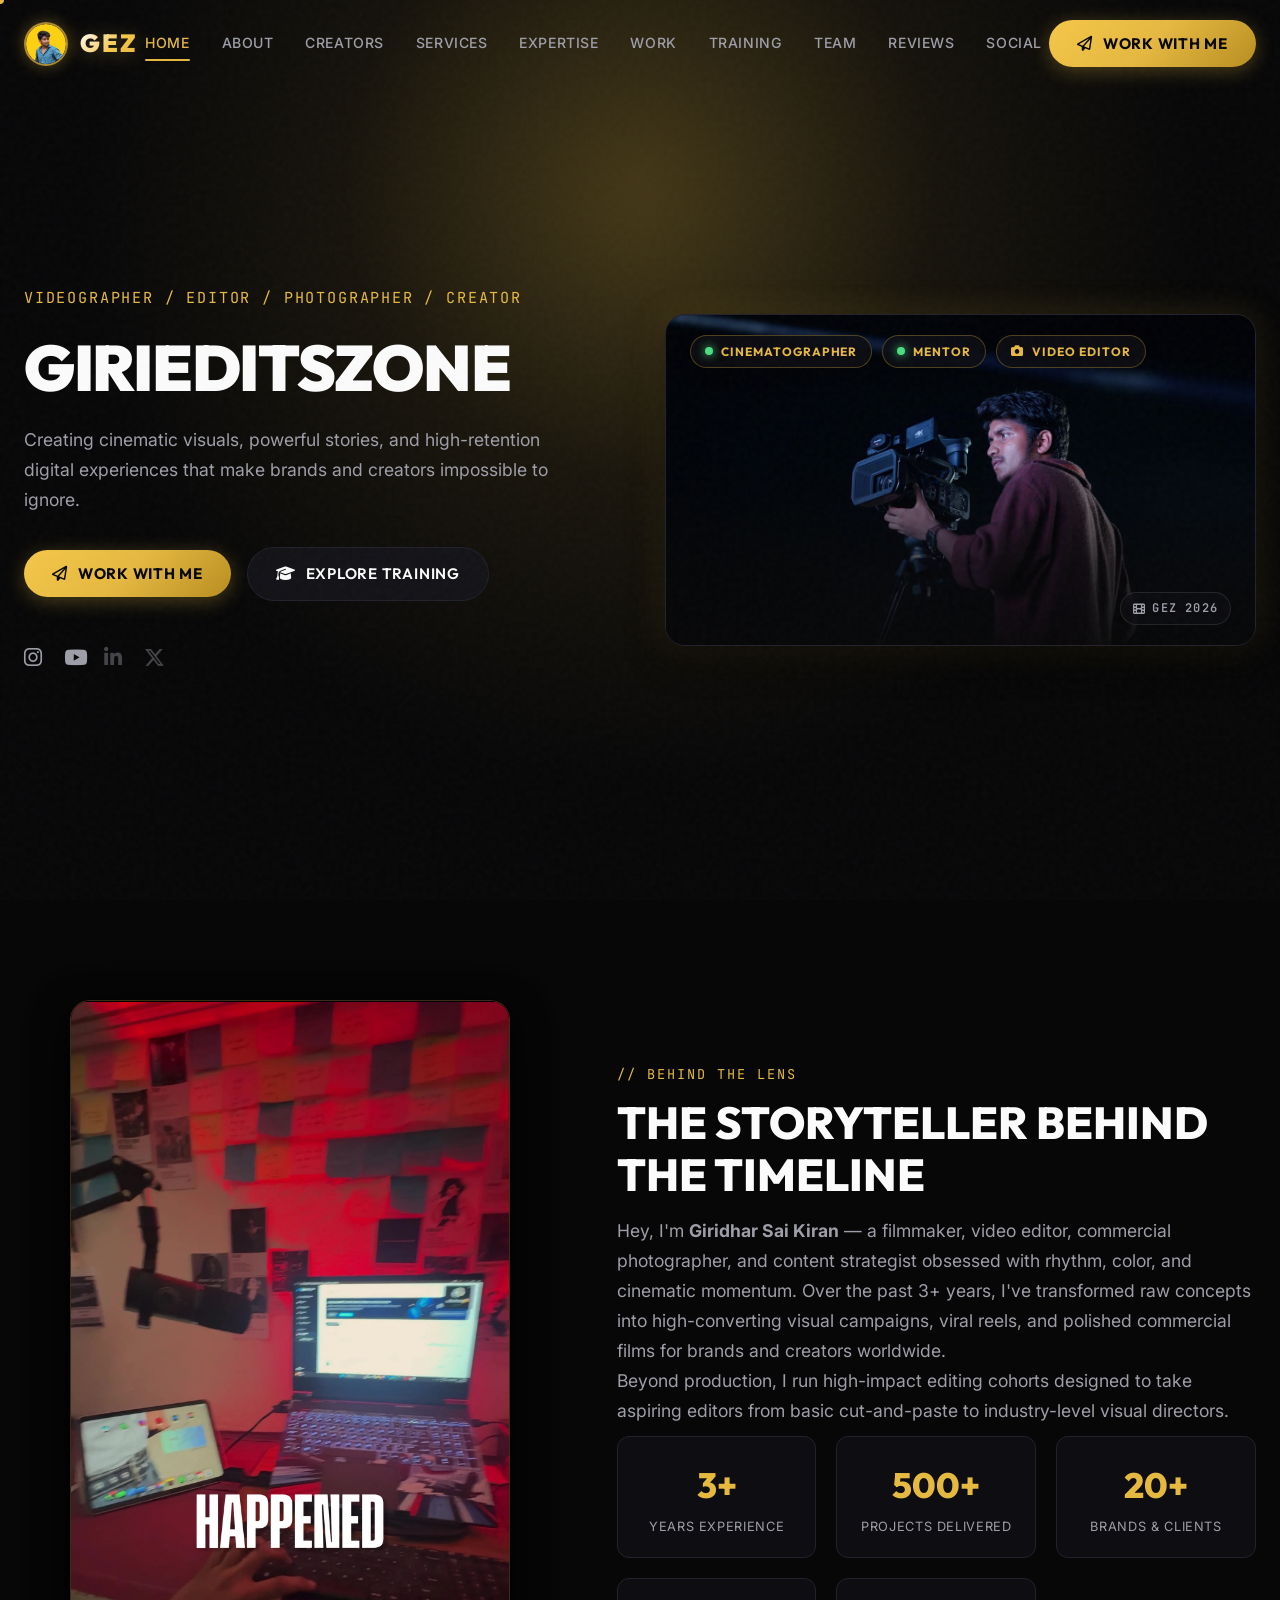
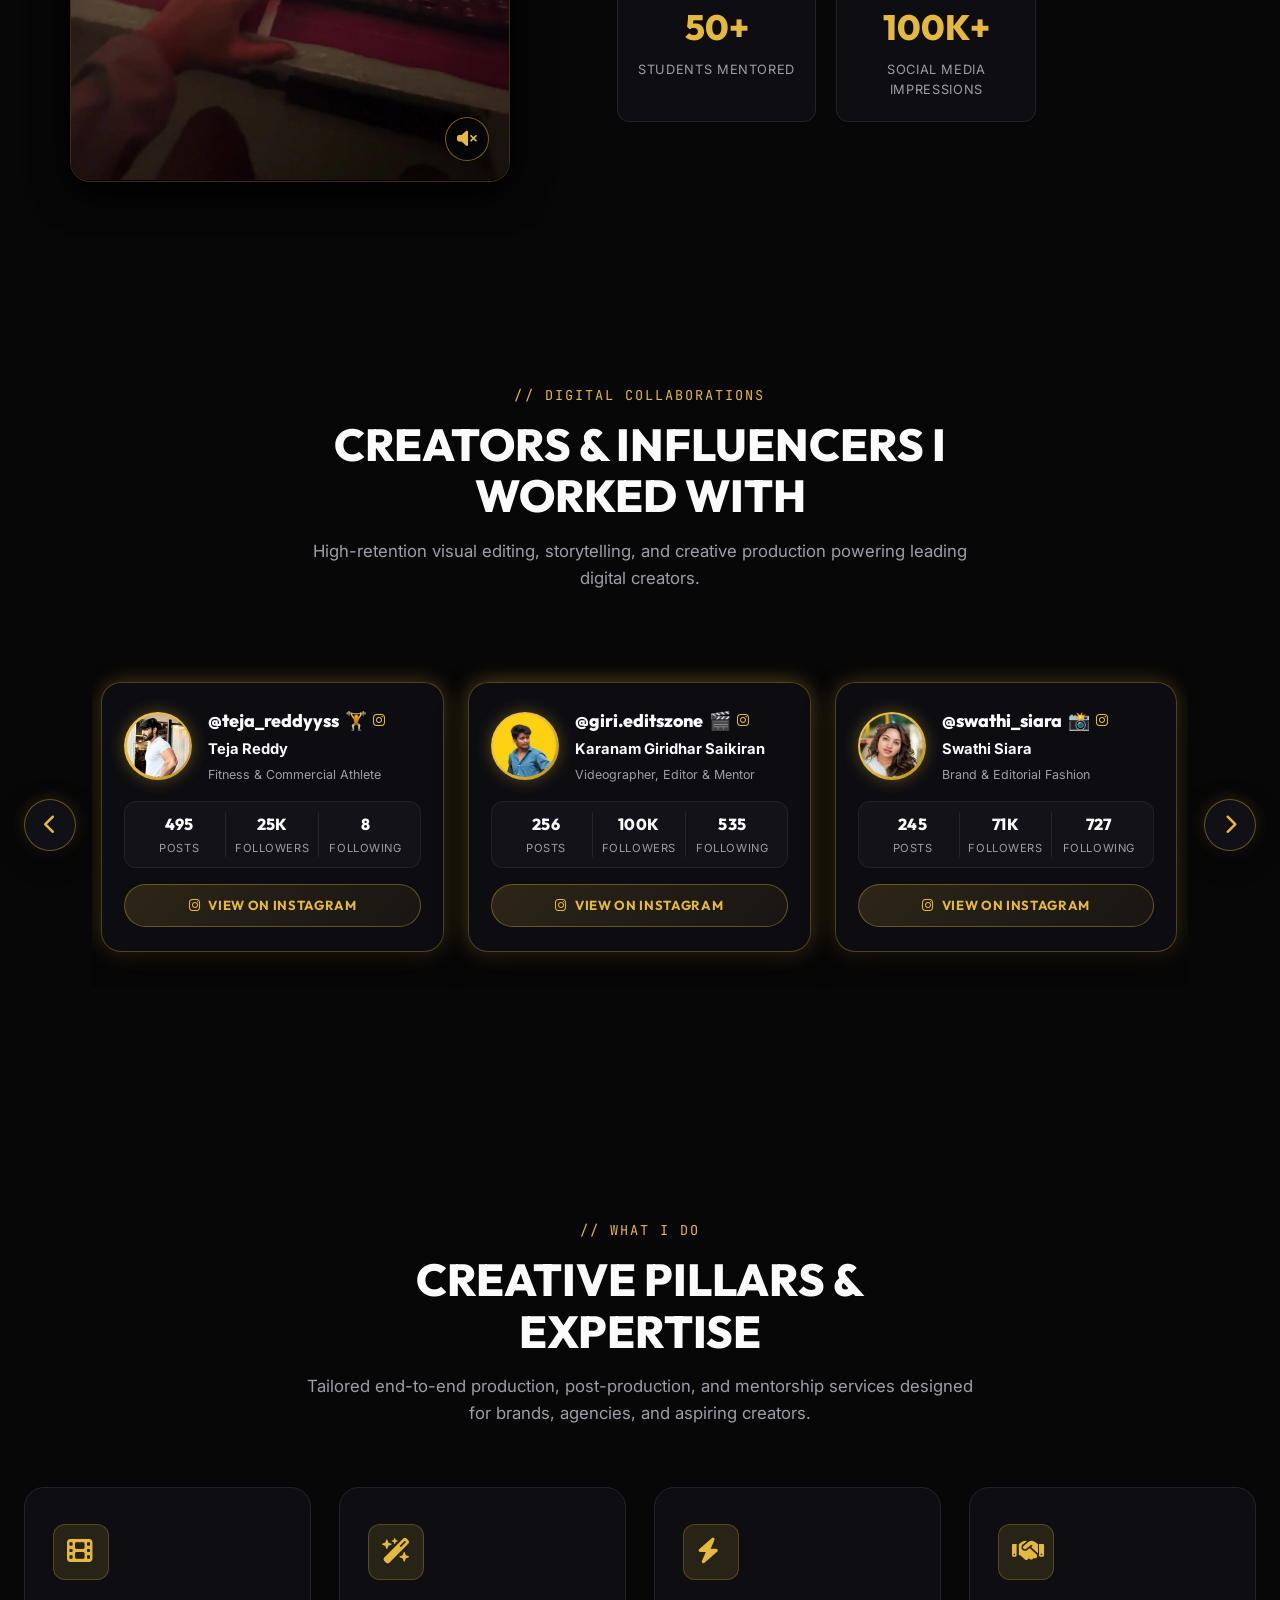
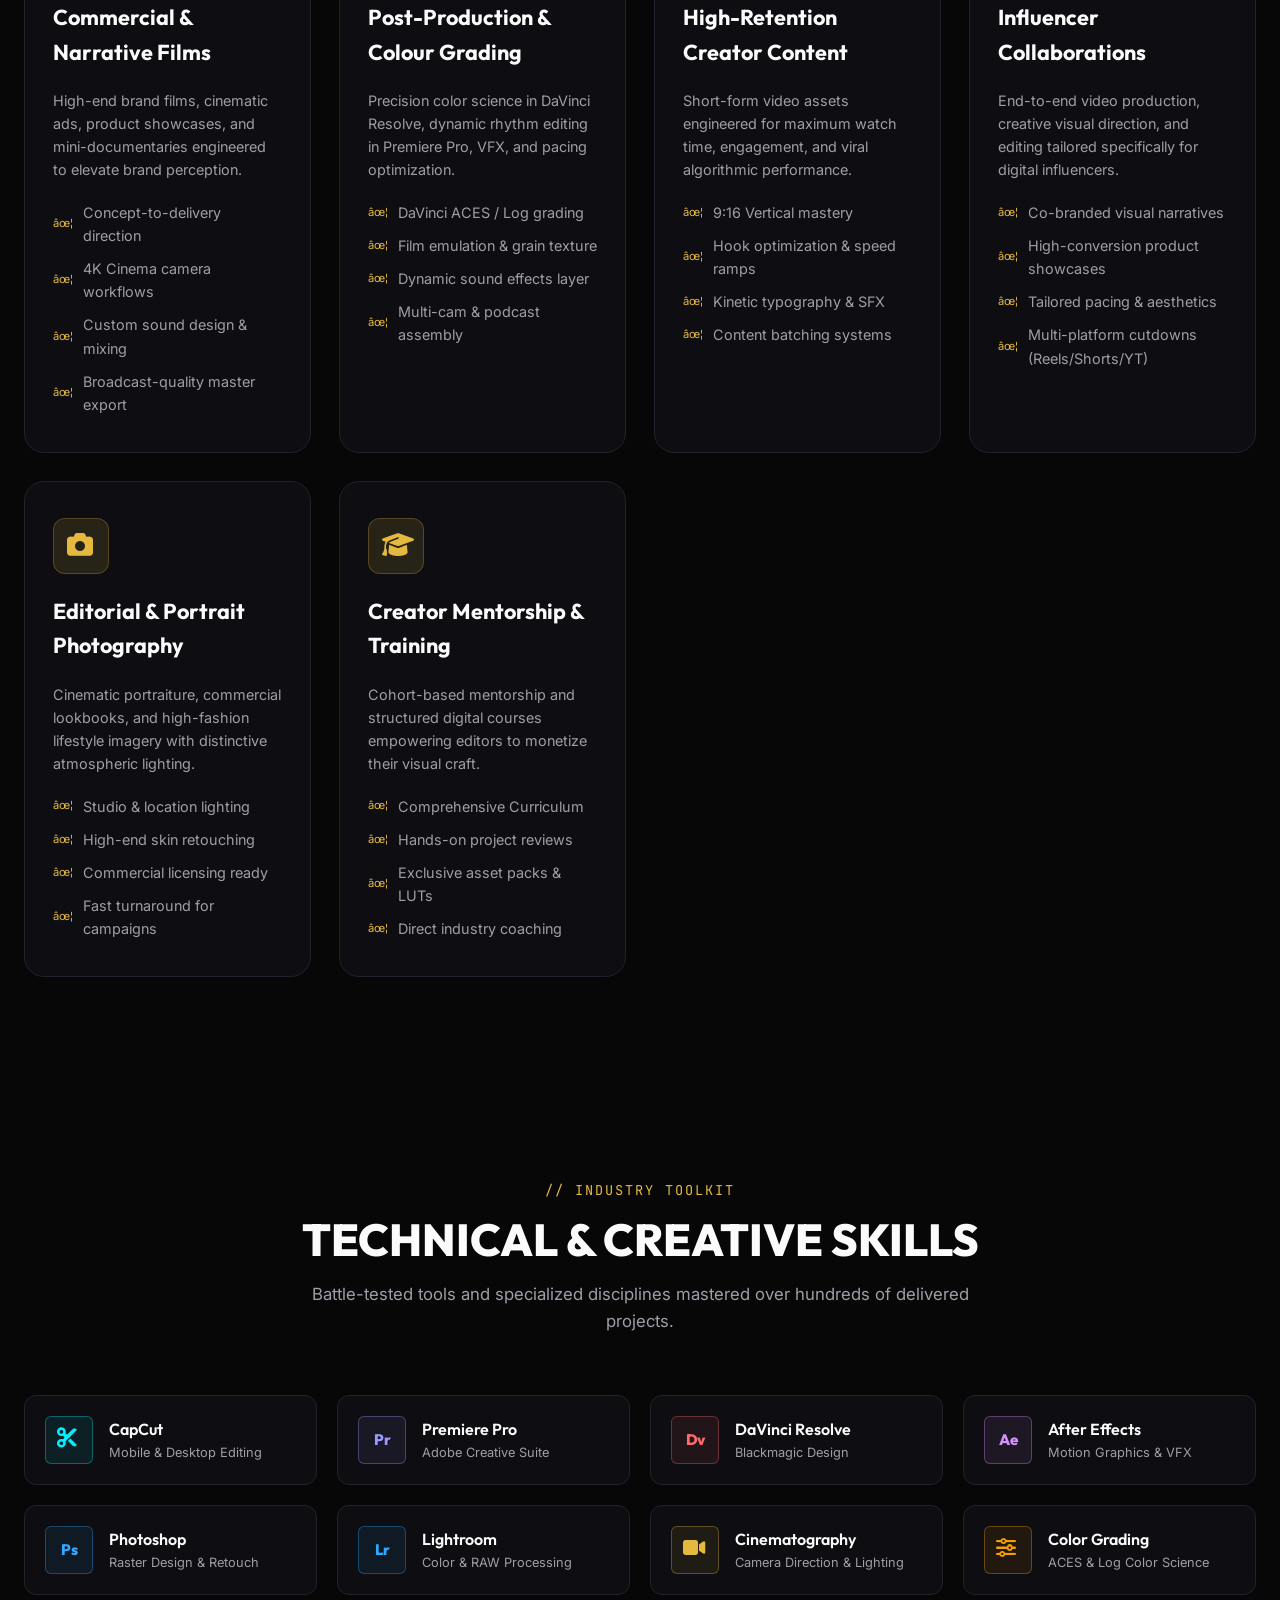
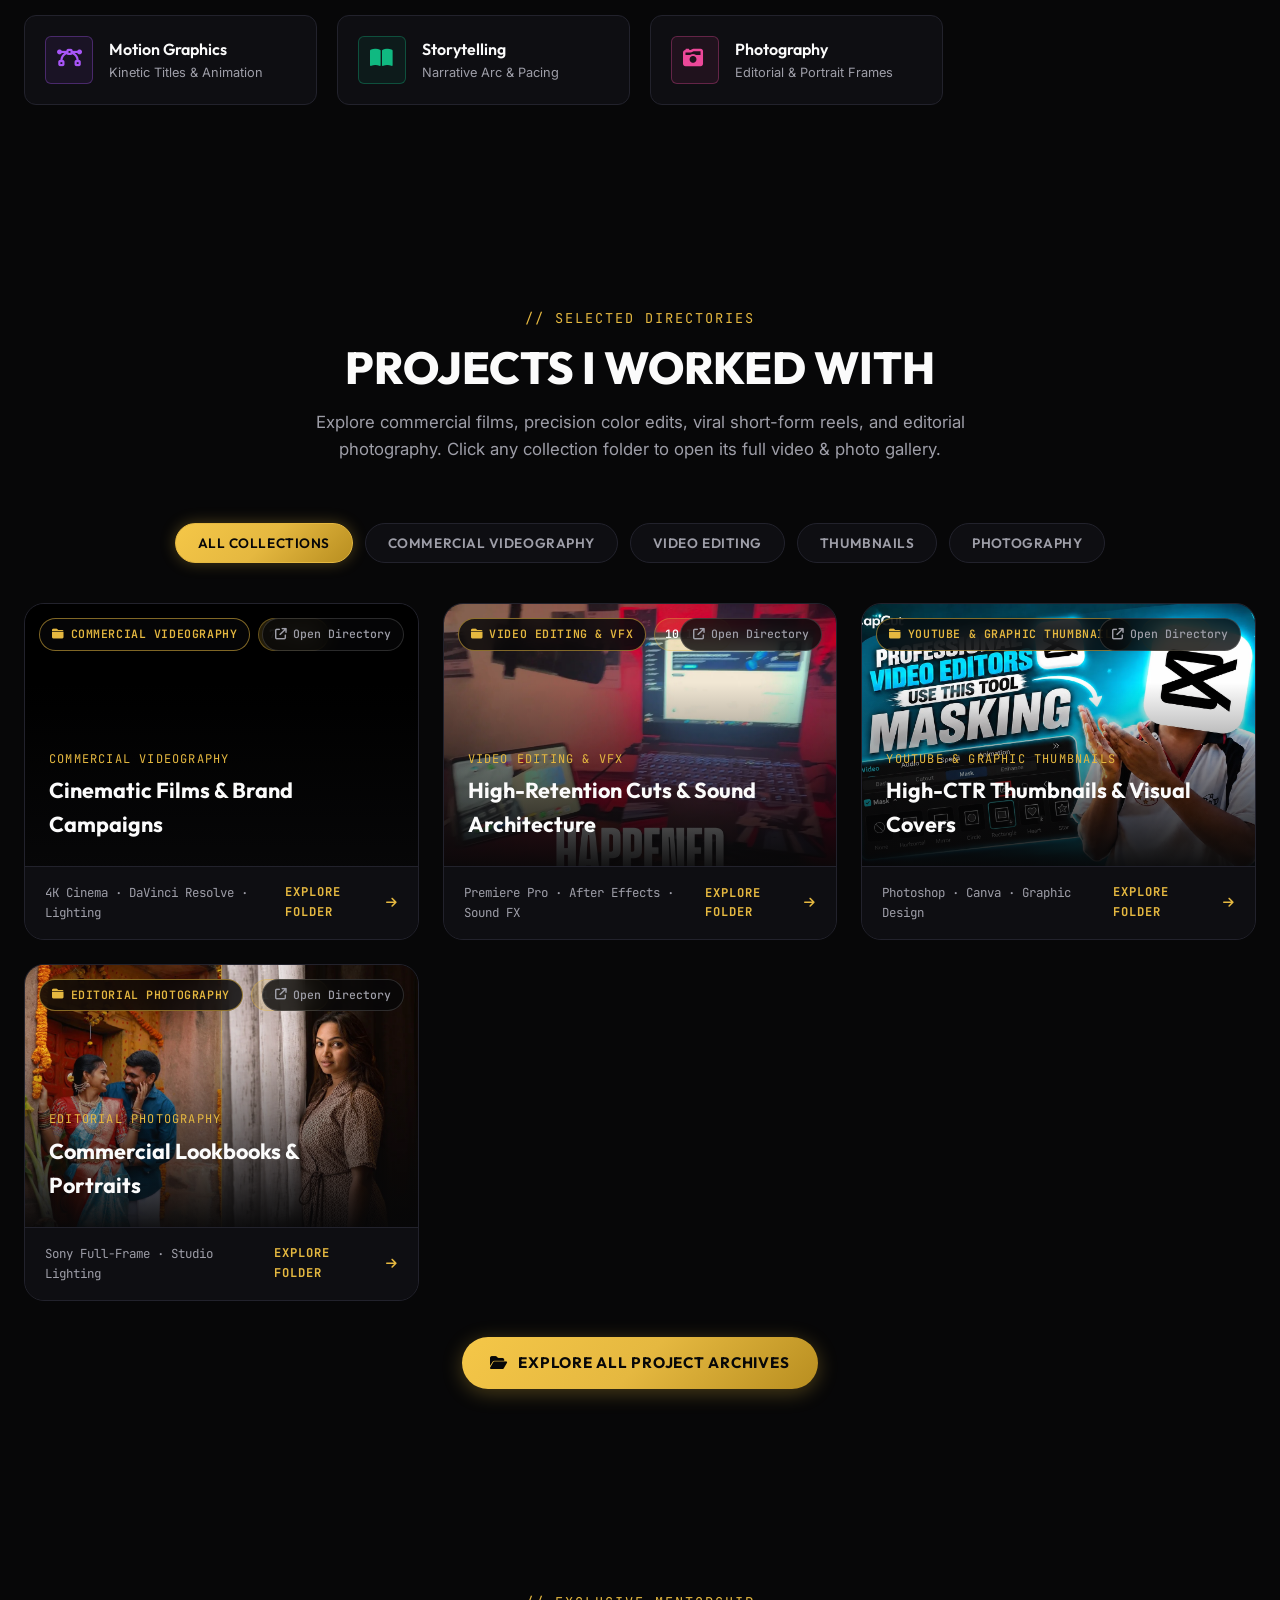
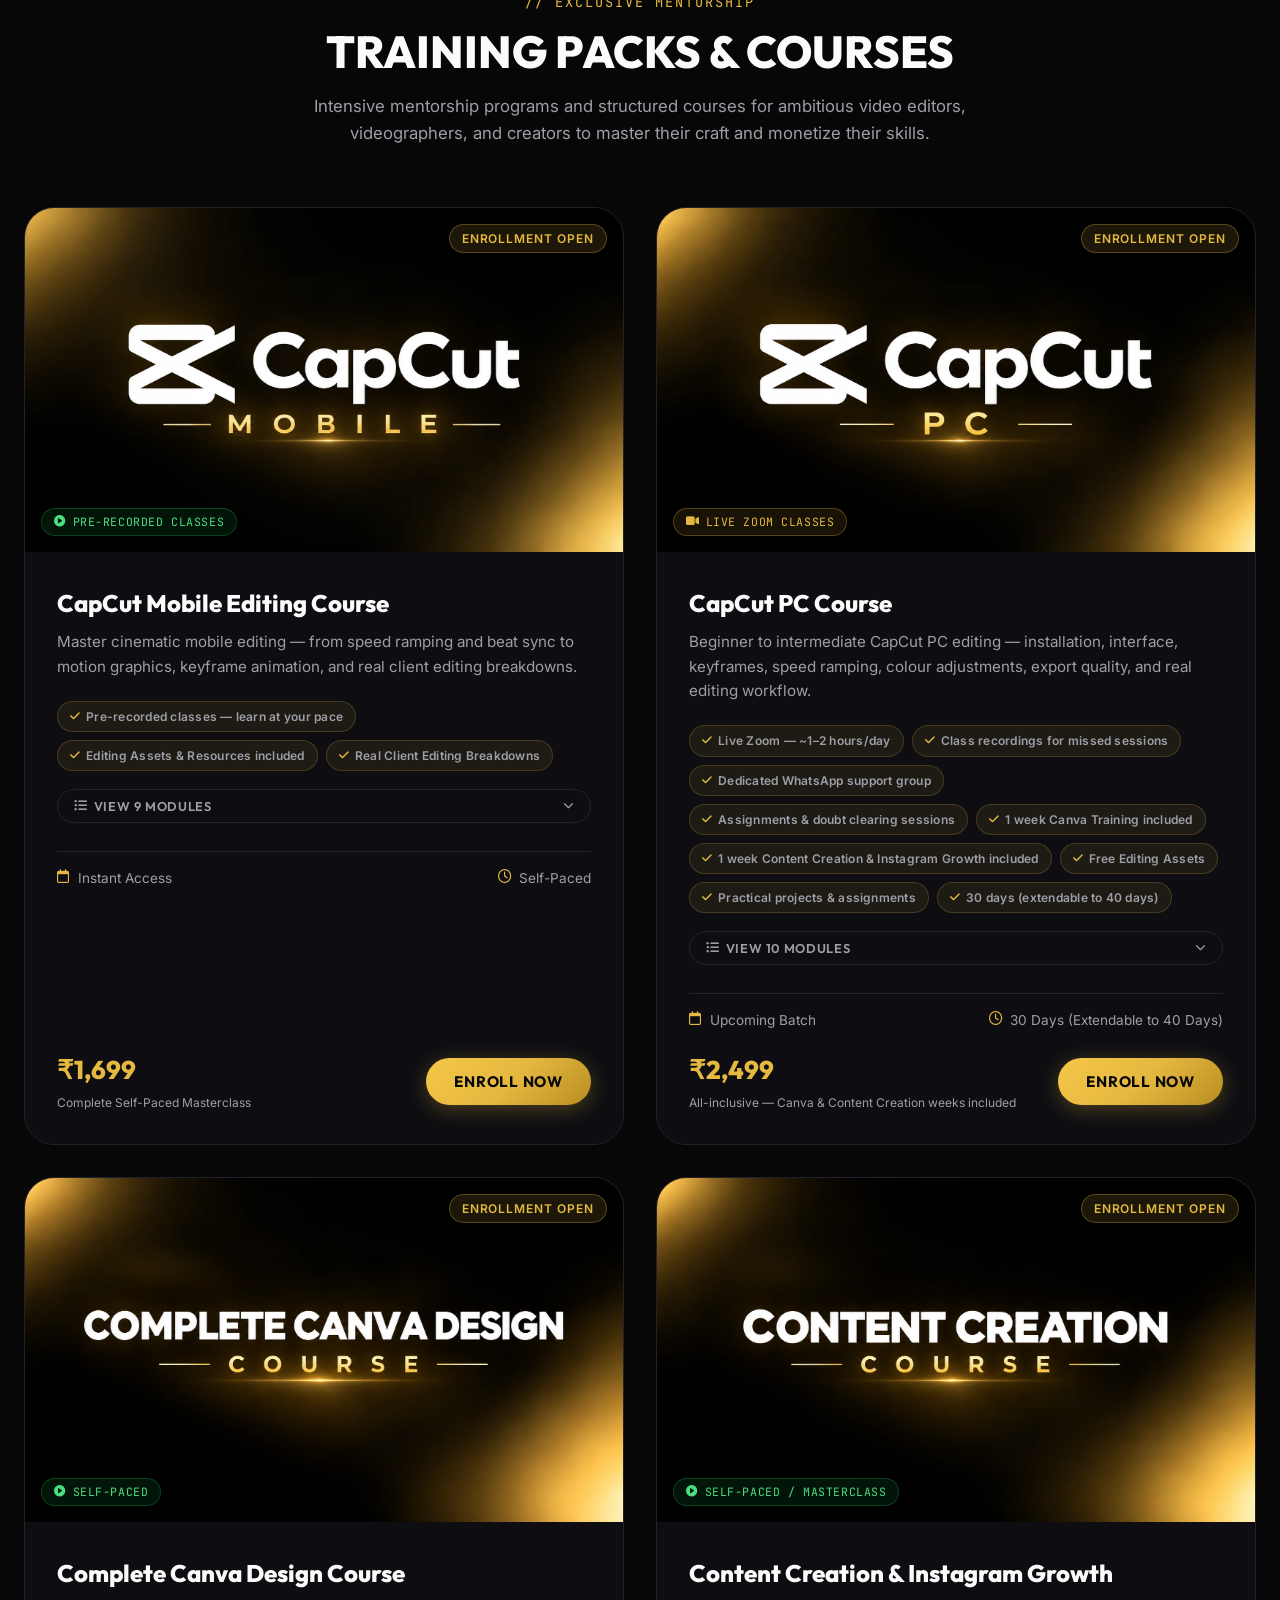
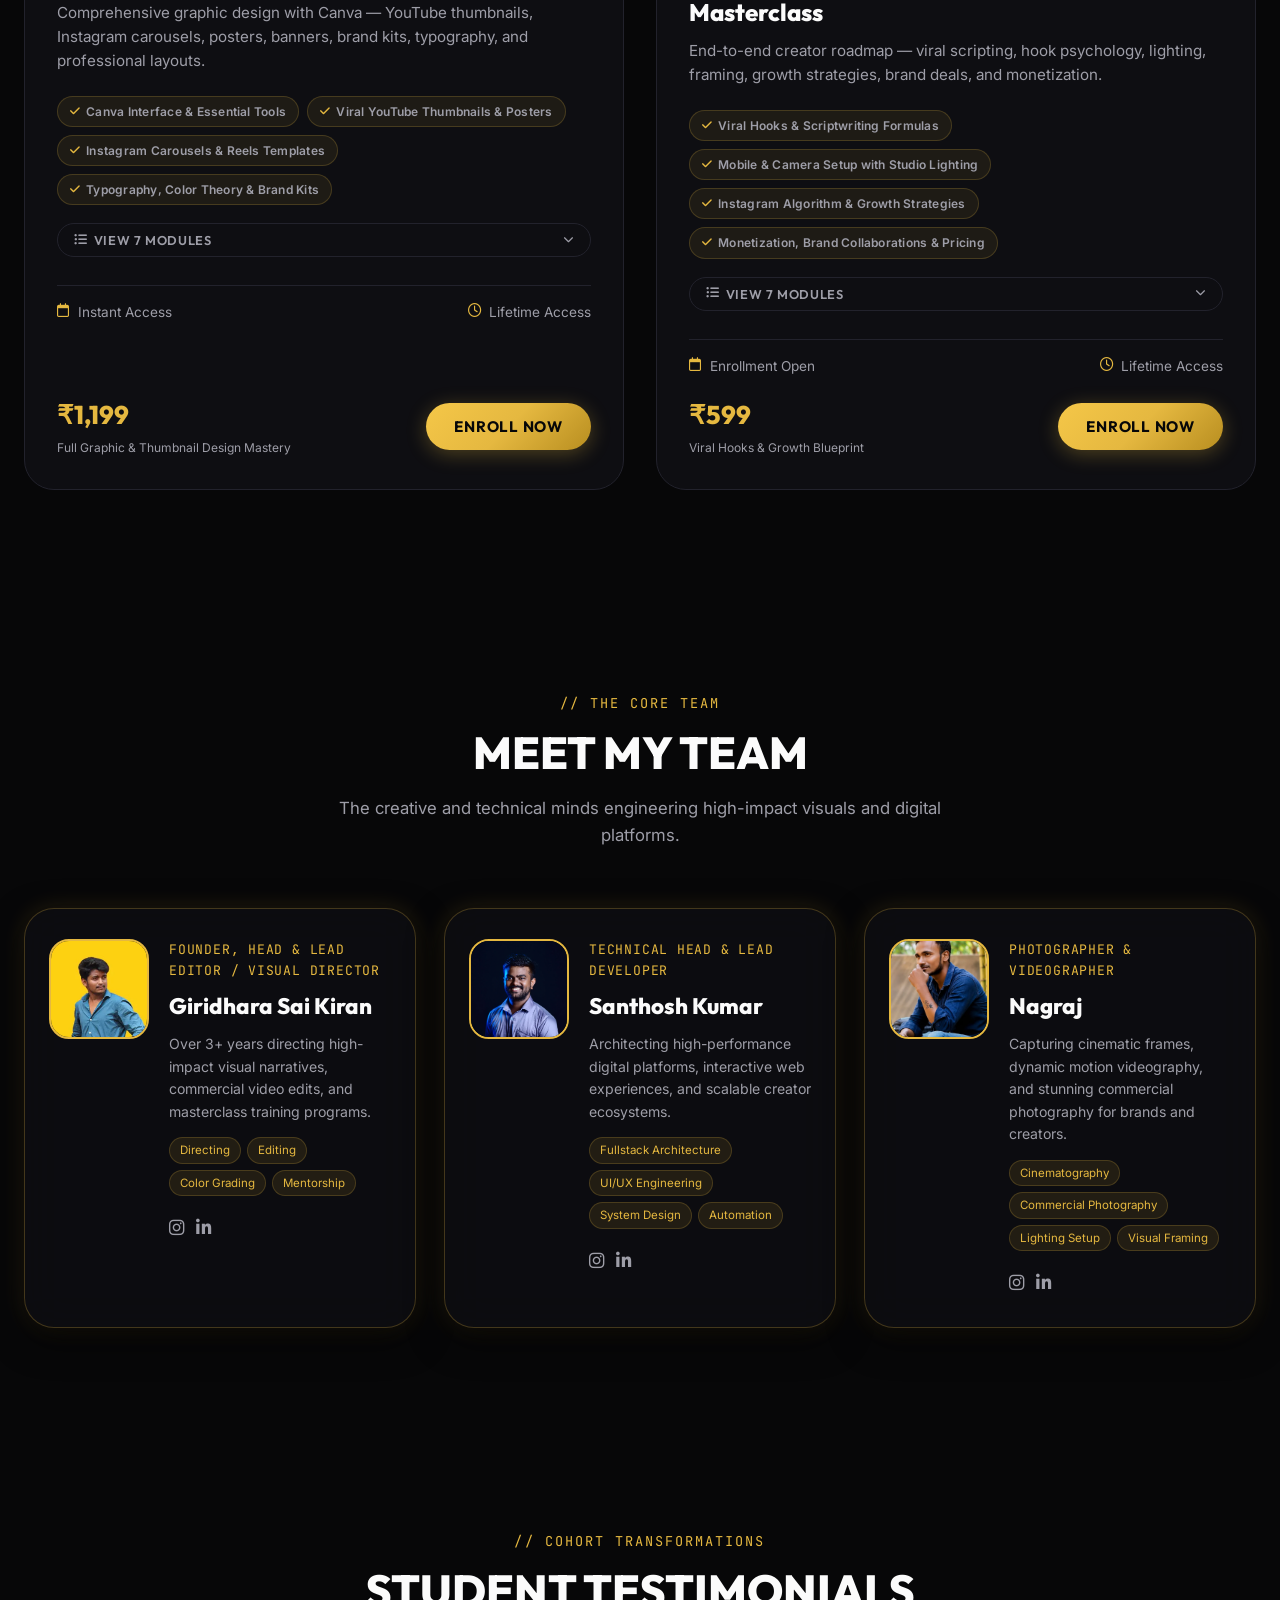
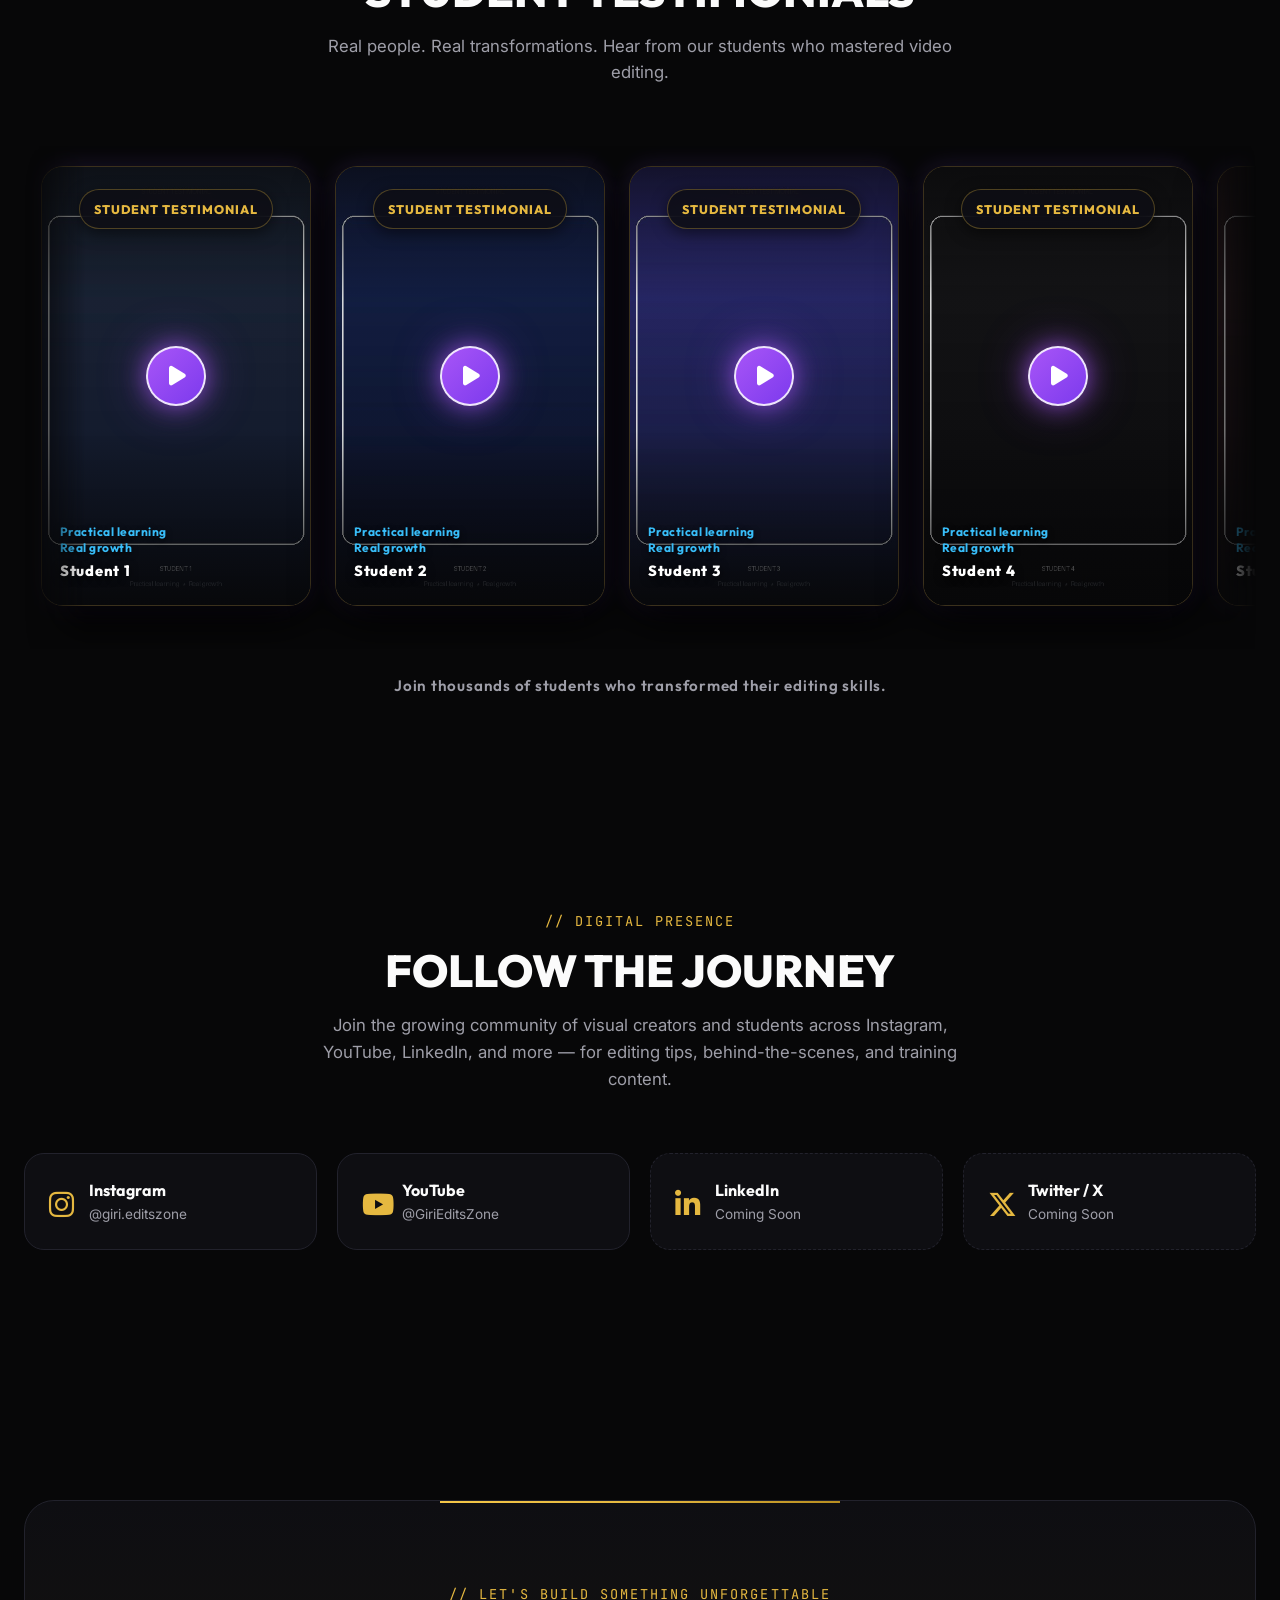
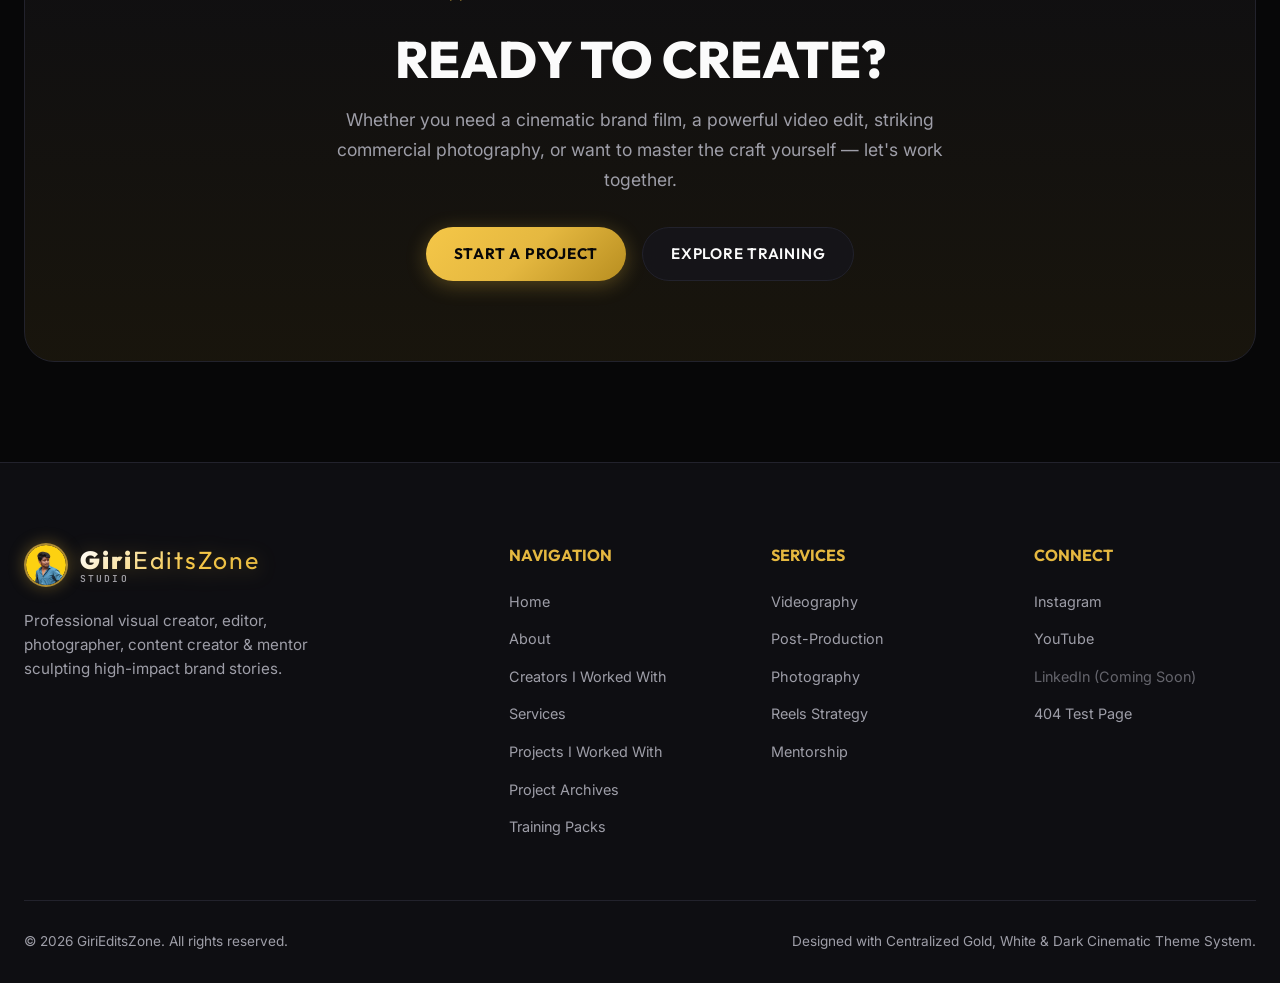
==== index.html @ f9078305 "Optimize media (WebP, compressed videos), fix 404s, and enhance SEO" ====
<!DOCTYPE html>
<html lang="en">

<head>
    <meta charset="UTF-8" />
    <meta name="viewport" content="width=device-width, initial-scale=1.0" />
    <title>GiriEditsZone | Giridhar Sai Kiran (Giri Edits) — Official Portfolio & Video Editor</title>

    <!-- SEO & Search Engine Optimization -->
    <link rel="canonical" href="https://girieditszone.web.app/" />
    <meta name="robots" content="index, follow, max-image-preview:large, max-snippet:-1, max-video-preview:-1" />
    <meta name="googlebot" content="index, follow, max-image-preview:large, max-snippet:-1, max-video-preview:-1" />
    <meta name="description"
        content="Official portfolio of Giridhar Sai Kiran (GiriEditsZone / Giri Edits) — Professional Filmmaker, Video Editor, Commercial Photographer, and Content Creator. Explore commercial projects, color grading, and creative training." />
    <meta name="keywords"
        content="girieditszone, giriedits, giridhar sai kiran, giri edits zone, giri edits, giri, karanam giridhar saikiran, giriedits zone, giridhar saikiran, video editor, cinematographer, commercial videographer, freelance video editor, telugu video editor, da vinci resolve, capcut editor, content creator" />
    <meta name="author" content="Giridhar Sai Kiran (GiriEditsZone)" />

    <!-- Open Graph / Facebook -->
    <meta property="og:type" content="website" />
    <meta property="og:site_name" content="GiriEditsZone | Giridhar Sai Kiran" />
    <meta property="og:url" content="https://girieditszone.web.app/" />
    <meta property="og:title" content="GiriEditsZone | Giridhar Sai Kiran (Giri Edits) — Official Portfolio" />
    <meta property="og:description"
        content="Official portfolio of Giridhar Sai Kiran (GiriEditsZone / Giri Edits) — Filmmaker, Video Editor, Photographer & Creator." />
    <meta property="og:image" content="https://girieditszone.web.app/assets/pic.webp" />

    <!-- Twitter / X -->
    <meta name="twitter:card" content="summary_large_image" />
    <meta name="twitter:url" content="https://girieditszone.web.app/" />
    <meta name="twitter:title" content="GiriEditsZone — Videographer, Editor & Creator" />
    <meta name="twitter:description"
        content="Official portfolio of GiriEditsZone (Giridhar Sai Kiran / Giri) — Filmmaker, Video Editor, Photographer & Creator." />
    <meta name="twitter:image" content="https://girieditszone.web.app/assets/pic.webp" />

    <!-- Fonts: Outfit (Headings), Inter (Body), JetBrains Mono (Technical) -->
    <link rel="preconnect" href="https://fonts.googleapis.com">
    <link rel="preconnect" href="https://fonts.gstatic.com" crossorigin>
    <link
        href="https://fonts.googleapis.com/css2?family=Inter:wght@300;400;500;600;700&family=JetBrains+Mono:wght@400;500;700&family=Outfit:wght@400;600;700;800;900&display=swap"
        rel="stylesheet">

    <!-- Font Awesome 6 Icons for Social Brands & Software Logos -->
    <link rel="stylesheet" href="https://cdnjs.cloudflare.com/ajax/libs/font-awesome/6.5.1/css/all.min.css"
        crossorigin="anonymous" referrerpolicy="no-referrer" />

    <!-- Stylesheets -->
    <link rel="icon" type="image/webp" href="assets/pic.webp" />
    <link rel="apple-touch-icon" href="assets/pic.webp" />
    <link rel="stylesheet" href="css/theme.css?v=2.3" />
    <link rel="stylesheet" href="css/style.css?v=2.4" />

    <!-- CRITICAL INLINE CSS: Guaranteed visibility and smooth carousel for Creators section -->
    <style id="creators-critical-css">
        #creators {
            position: relative;
            z-index: 10;
        }
        #creators .creators-carousel-wrap {
            position: relative;
            max-width: 1360px;
            margin: 0 auto;
            padding: 10px 0 30px 0;
            display: flex;
            align-items: center;
            gap: 16px;
        }
        #creators .creators-track-viewport {
            overflow: hidden;
            width: 100%;
            flex: 1;
            padding: 20px 10px 35px 10px;
        }
        #creators .creators-track {
            display: flex;
            gap: 24px;
            transition: transform 0.6s cubic-bezier(0.16, 1, 0.3, 1);
        }
        #creators .creator-card {
            flex: 0 0 calc((100% - 48px) / 3);
            min-width: calc((100% - 48px) / 3);
            background: rgba(14, 14, 18, 0.95);
            backdrop-filter: blur(20px);
            -webkit-backdrop-filter: blur(20px);
            border: 1px solid rgba(229, 184, 64, 0.3);
            border-radius: var(--radius-lg, 20px);
            padding: 24px 22px;
            position: relative;
            opacity: 1 !important;
            visibility: visible !important;
            transform: none !important;
            display: flex !important;
            flex-direction: column;
            gap: 16px;
            box-shadow: 0 16px 35px -8px rgba(0, 0, 0, 0.8), 0 0 25px -4px var(--card-glow, rgba(229, 184, 64, 0.35));
        }
        @media (max-width: 1024px) {
            #creators .creator-card {
                flex: 0 0 calc((100% - 24px) / 2);
                min-width: calc((100% - 24px) / 2);
            }
        }
        @media (max-width: 768px) {
            #creators .creator-card {
                flex: 0 0 100%;
                min-width: 100%;
            }
            .navbar .nav-cta-wrap .btn-primary,
            .navbar .btn-primary {
                display: none !important;
            }
        }
    </style>

    <!-- Structured Data (Schema.org JSON-LD for Google Knowledge Graph & Rich Results) -->
    <script type="application/ld+json">
    {
      "@context": "https://schema.org",
      "@graph": [
        {
          "@type": "WebSite",
          "@id": "https://girieditszone.web.app/#website",
          "url": "https://girieditszone.web.app/",
          "name": "GiriEditsZone",
          "alternateName": [
            "Giri Edits Zone",
            "GiriEdits",
            "girieditszone",
            "Giri Edits",
            "Giri Portfolio",
            "girieditszone.web.app"
          ],
          "description": "Official portfolio of GiriEditsZone (Giridhar Sai Kiran) — Videographer, Editor, Photographer & Creator.",
          "inLanguage": "en",
          "publisher": {
            "@id": "https://girieditszone.web.app/#person"
          }
        },
        {
          "@type": "Person",
          "@id": "https://girieditszone.web.app/#person",
          "name": "Giridhar Sai Kiran",
          "additionalName": "Giri",
          "alternateName": [
            "GiriEditsZone",
            "Giri Edits Zone",
            "Karanam Giridhar Saikiran",
            "giri.editszone",
            "Giri Edits"
          ],
          "jobTitle": "Filmmaker, Video Editor, Commercial Photographer & Content Creator",
          "url": "https://girieditszone.web.app/",
          "image": "https://girieditszone.web.app/assets/pic.webp",
          "sameAs": [
            "https://www.youtube.com/@GiriEditsZone",
            "https://www.instagram.com/giri.editszone/"
          ],
          "knowsAbout": [
            "Video Editing",
            "DaVinci Resolve",
            "CapCut",
            "Cinematography",
            "Color Grading",
            "Content Creation",
            "Commercial Photography",
            "Mobile Videography"
          ]
        },
        {
          "@type": "ProfilePage",
          "@id": "https://girieditszone.web.app/#profilepage",
          "url": "https://girieditszone.web.app/",
          "name": "GiriEditsZone Official Portfolio",
          "isPartOf": {
            "@id": "https://girieditszone.web.app/#website"
          },
          "mainEntity": {
            "@id": "https://girieditszone.web.app/#person"
          }
        }
      ]
    }
    </script>
</head>

<body>

    <!-- Film Grain Overlay -->
    <div class="film-grain"></div>

    <!-- Custom Cursor -->
    <div id="cursor-dot" class="custom-cursor-dot"></div>
    <div id="cursor-ring" class="custom-cursor-ring"></div>

    <!-- Preloader (Plays 6-second continuous animation on reload or first visit, skipped on redirect) -->
    <script>
        (function () {
            var isReload = false;
            try {
                var navEntries = (window.performance && performance.getEntriesByType) ? performance.getEntriesByType('navigation') : [];
                if (navEntries.length > 0 && navEntries[0].type === 'reload') {
                    isReload = true;
                } else if (window.performance && performance.navigation && performance.navigation.type === 1) {
                    isReload = true;
                }
            } catch (e) {
                isReload = false;
            }

            if (window.location.hash) {
                // When navigating directly to an anchor like #creators, skip preloader so section shows immediately
                document.documentElement.classList.add('no-preloader');
                sessionStorage.setItem('gez_intro_played', 'true');
            } else if (isReload) {
                // Whenever website is reloaded, ensure intro animation appears
                sessionStorage.removeItem('gez_intro_played');
                document.documentElement.classList.remove('no-preloader');
            } else if (sessionStorage.getItem('gez_intro_played') === 'true') {
                // When redirecting/navigating back, skip preloader immediately
                document.documentElement.classList.add('no-preloader');
            }
        })();
    </script>
    <div id="preloader">
        <div class="preloader-brand text-gold-gradient">GEZ</div>
        <div class="preloader-progress">
            <div id="preloader-bar" class="preloader-bar"></div>
        </div>
        <div id="preloader-counter" class="preloader-counter">0%</div>
        <div id="preloader-subtitle" class="preloader-subtitle">INITIALIZING CINEMATIC ENGINE...</div>
    </div>

    <!-- Global Ambient Background & Lighting Animations -->
    <div class="global-bg-backdrop"></div>
    <div class="global-bg-overlay"></div>
    <div class="ambient-glow-orb ambient-orb-1"></div>
    <div class="ambient-glow-orb ambient-orb-2"></div>
    <div class="ambient-glow-orb ambient-orb-3"></div>

    <!-- STICKY HEADER & NAVBAR -->
    <header class="navbar">
        <div class="container nav-container">
            <!-- BRAND LOGO & EMBLEM -->
            <a href="#home" class="brand-logo" aria-label="GEZ Homepage">
                <div class="logo-symbol-wrap">
                    <img src="assets/pic.webp" alt="GiriEditsZone Logo" class="logo-symbol-img" />
                </div>
                <div class="logo-text-wrap">
                    <span class="logo-brand-name">GEZ</span>

                </div>
            </a>

            <nav class="nav-links" aria-label="Primary Navigation">
                <a href="#home">HOME</a>
                <a href="#about">ABOUT</a>
                <a href="#creators">CREATORS</a>
                <a href="#services">SERVICES</a>
                <a href="#skills">EXPERTISE</a>
                <a href="#work">WORK</a>
                <a href="#training">TRAINING</a>
                <a href="#team">TEAM</a>
                <a href="#testimonials">REVIEWS</a>
                <a href="#social">SOCIAL</a>
            </nav>

            <div class="nav-cta-wrap">
                <button class="btn-primary" onclick="openClientModal()">
                    <i class="fa-regular fa-paper-plane"></i> WORK WITH ME
                </button>
                <button id="mobile-menu-btn" class="mobile-menu-btn" aria-label="Toggle navigation menu">
                    <i class="fa-solid fa-bars"></i>
                </button>
            </div>
        </div>
    </header>

    <!-- MOBILE NAVIGATION DRAWER -->
    <div id="mobile-drawer" class="mobile-nav-drawer">
        <a href="#home">HOME</a>
        <a href="#about">ABOUT</a>
        <a href="#creators">CREATORS</a>
        <a href="#services">SERVICES</a>
        <a href="#skills">EXPERTISE</a>
        <a href="#work">WORK</a>
        <a href="#training">TRAINING</a>
        <a href="#team">TEAM</a>
        <a href="#testimonials">REVIEWS</a>
        <a href="#social">SOCIAL</a>
        <button class="btn-primary" style="margin-top:20px;"
            onclick="openClientModal(); document.getElementById('mobile-drawer').classList.remove('open');">
            WORK WITH ME
        </button>
    </div>

    <!-- HERO SECTION -->
    <section id="home" class="hero">
        <div class="hero-glow-orb"></div>
        <div class="container hero-content">
            <div class="hero-text-side">
                <span class="hero-sub-title">VIDEOGRAPHER / EDITOR / PHOTOGRAPHER / CREATOR</span>
                <h1 id="hero-name" class="hero-title-name">Giri EditsZone</h1>
                <p class="hero-description">
                    Creating cinematic visuals, powerful stories, and high-retention digital experiences that make
                    brands and creators impossible to ignore.
                </p>

                <div class="hero-actions">
                    <button class="btn-primary" onclick="openClientModal()">
                        <i class="fa-regular fa-paper-plane"></i> WORK WITH ME
                    </button>
                    <a href="#training" class="btn-secondary">
                        <i class="fa-solid fa-graduation-cap"></i> EXPLORE TRAINING
                    </a>

                </div>

                <!-- HERO SOCIAL LINKS -->
                <div class="hero-socials">
                    <a href="https://www.instagram.com/giri.editszone/" target="_blank" rel="noopener" aria-label="Instagram"><i
                            class="fa-brands fa-instagram"></i></a>
                    <a href="https://www.youtube.com/@GiriEditsZone" target="_blank" rel="noopener" aria-label="YouTube"><i
                            class="fa-brands fa-youtube"></i></a>
                    <a href="javascript:void(0)" style="opacity:0.4; cursor:default;" aria-label="LinkedIn (Coming Soon)" title="LinkedIn (Coming Soon)"><i
                            class="fa-brands fa-linkedin-in"></i></a>
                    <a href="javascript:void(0)" style="opacity:0.4; cursor:default;" aria-label="Twitter / X (Coming Soon)" title="Twitter / X (Coming Soon)"><i
                            class="fa-brands fa-x-twitter"></i></a>
                </div>
            </div>

            <!-- HERO SHOWCASE IMAGE (REPLACING VIDEO WITH BG PIC IMAGE) -->
            <div class="hero-visual-side">
                <div class="hero-showcase-container" id="hero-showcase-card">
                    <img src="assets/bg pic/DSC02661.webp"
                        srcset="assets/bg pic/hero-showcase.webp 1200w, assets/bg pic/DSC02661.webp 2560w"
                        sizes="(max-width: 768px) 100vw, (max-width: 1200px) 50vw, 620px"
                        alt="Giridhar Sai Kiran — Cinematographer & Content Creator with 4K Cinema Camera"
                        class="hero-showcase-img" loading="eager" />

                    <!-- Ambient Glow & Overlay Details -->
                    <div class="hero-showcase-overlay">
                        <div class="hero-showcase-badges">
                            <span class="hero-showcase-badge live-badge">
                                <span class="badge-dot-pulse"></span> CINEMATOGRAPHER
                            </span>
                            <span class="hero-showcase-badge live-badge">
                                <span class="badge-dot-pulse"></span> MENTOR
                            </span>
                            <span class="hero-showcase-badge live-badge">
                                <i class="fa-solid fa-camera"></i> VIDEO EDITOR
                            </span>
                        </div>

                        <div class="hero-showcase-caption">
                            <div class="caption-text-wrap">

                            </div>
                            <span class="caption-indicator">
                                <i class="fa-solid fa-film"></i> GEZ 2026
                            </span>
                        </div>
                    </div>
                </div>
            </div>
        </div>
    </section>

    <!-- ABOUT SECTION -->
    <section id="about" class="section">
        <div class="container">
            <div class="about-grid">
                <div class="about-portrait-wrap">
                    <video id="about-portrait-video" class="about-portrait" autoplay loop muted playsinline preload="auto" poster="assets/works/covers/proj-edit-1_0130.webp">
                        <source src="assets/works/video_editing/0130.mp4" type="video/mp4" />
                    </video>
                    <button class="about-sound-toggle" onclick="toggleAboutVideoAudio(this)" aria-label="Toggle video audio">
                        <i class="fa-solid fa-volume-xmark"></i>
                    </button>
                </div>

                <div class="about-info">
                    <span class="section-tag">// BEHIND THE LENS</span>
                    <h2 class="section-title">THE STORYTELLER BEHIND THE TIMELINE</h2>
                    <p class="about-bio">
                        Hey, I'm <strong>Giridhar Sai Kiran</strong> — a filmmaker, video editor, commercial
                        photographer, and content strategist obsessed with rhythm, color, and cinematic momentum. Over
                        the past 3+ years, I've transformed raw concepts into high-converting visual campaigns, viral
                        reels, and polished commercial films for brands and creators worldwide.
                    </p>
                    <p class="about-bio">
                        Beyond production, I run high-impact editing cohorts designed to take aspiring editors from
                        basic cut-and-paste to industry-level visual directors.
                    </p>

                    <!-- EDITABLE STATS GRID -->
                    <div id="stats-grid" class="stats-grid"></div>
                </div>
            </div>
        </div>
    </section>

    <!-- CREATORS I WORKED WITH (INSTAGRAM PROFILE CARDS CAROUSEL) -->
    <section id="creators" class="section">
        <div class="container">
            <div class="section-header">
                <span class="section-tag">// DIGITAL COLLABORATIONS</span>
                <h2 class="section-title">CREATORS & INFLUENCERS I WORKED WITH</h2>
                <p class="section-subtitle">High-retention visual editing, storytelling, and creative production
                    powering leading digital creators.</p>
            </div>

            <div class="creators-carousel-wrap">
                <button id="creator-prev-btn" class="creators-nav-btn creators-side-btn creators-side-prev"
                    onclick="prevCreators()" aria-label="Previous Creators">
                    <i class="fa-solid fa-chevron-left"></i>
                </button>

                <div class="creators-track-viewport">
                    <div id="creators-track" class="creators-track"></div>
                </div>

                <button id="creator-next-btn" class="creators-nav-btn creators-side-btn creators-side-next"
                    onclick="nextCreators()" aria-label="Next Creators">
                    <i class="fa-solid fa-chevron-right"></i>
                </button>
            </div>
        </div>
    </section>

    <!-- SERVICES & EXPERTISE SECTION -->
    <section id="services" class="section">
        <div class="container">
            <div class="section-header">
                <span class="section-tag">// WHAT I DO</span>
                <h2 class="section-title">CREATIVE PILLARS & EXPERTISE</h2>
                <p class="section-subtitle">Tailored end-to-end production, post-production, and mentorship services
                    designed for brands, agencies, and aspiring creators.</p>
            </div>
            <div id="services-grid" class="services-grid"></div>
        </div>
    </section>

    <!-- EXPERTISE & SOFTWARE SKILLS SECTION -->
    <section id="skills" class="section" style="background:var(--color-surface-subtle);">
        <div class="container">
            <div class="section-header">
                <span class="section-tag">// INDUSTRY TOOLKIT</span>
                <h2 class="section-title">TECHNICAL & CREATIVE SKILLS</h2>
                <p class="section-subtitle">Battle-tested tools and specialized disciplines mastered over hundreds of
                    delivered projects.</p>
            </div>
            <div id="skills-grid" class="skills-grid"></div>
        </div>
    </section>

    <!-- PORTFOLIO / PROJECTS I WORKED WITH SECTION -->
    <section id="work" class="section">
        <div class="container">
            <div class="section-header">
                <span class="section-tag">// SELECTED DIRECTORIES</span>
                <h2 class="section-title">PROJECTS I WORKED WITH</h2>
                <p class="section-subtitle">Explore commercial films, precision color edits, viral short-form reels, and
                    editorial photography. Click any collection folder to open its full video & photo gallery.</p>
            </div>

            <!-- PORTFOLIO FILTER TABS -->
            <div id="portfolio-filters" class="portfolio-filters">
                <button class="filter-btn active" onclick="filterPortfolio('all', this)">ALL COLLECTIONS</button>
                <button class="filter-btn" onclick="filterPortfolio('commercial', this)">COMMERCIAL VIDEOGRAPHY</button>
                <button class="filter-btn" onclick="filterPortfolio('editing', this)">VIDEO EDITING</button>
                <button class="filter-btn" onclick="filterPortfolio('thumbnails', this)">THUMBNAILS</button>
                <button class="filter-btn" onclick="filterPortfolio('photos', this)">PHOTOGRAPHY</button>
            </div>

            <!-- PORTFOLIO GRID -->
            <div id="portfolio-grid" class="portfolio-grid"></div>

            <div style="text-align:center; margin-top:36px;">
                <a href="projects.html" class="btn-primary" style="display:inline-flex;align-items:center;gap:10px;">
                    <i class="fa-solid fa-folder-open"></i> EXPLORE ALL PROJECT ARCHIVES
                </a>
            </div>
        </div>
    </section>

    <!-- TRAINING PACKS & COURSES SECTION -->
    <section id="training" class="section">
        <div class="container">
            <div class="section-header">
                <span class="section-tag">// EXCLUSIVE MENTORSHIP</span>
                <h2 class="section-title">TRAINING PACKS & COURSES</h2>
                <p class="section-subtitle">
                    Intensive mentorship programs and structured courses for ambitious video editors, videographers, and creators to master their craft and monetize their skills.
                </p>
            </div>
            <div id="training-grid" class="training-grid"></div>
        </div>
    </section>

    <!-- MEET MY TEAM SECTION -->
    <section id="team" class="section">
        <div class="container">
            <div class="section-header">
                <span class="section-tag">// THE CORE TEAM</span>
                <h2 class="section-title">MEET MY TEAM</h2>
                <p class="section-subtitle">The creative and technical minds engineering high-impact visuals and digital
                    platforms.</p>
            </div>
            <div id="team-grid" class="team-grid"></div>
        </div>
    </section>

    <!-- STUDENT TESTIMONIALS / VIDEO REVIEWS SECTION -->
    <section id="testimonials" class="section reviews-section" style="background:var(--color-surface-subtle);">
        <div class="container">
            <div class="section-header">
                <span class="section-tag">// COHORT TRANSFORMATIONS</span>
                <h2 class="section-title">STUDENT TESTIMONIALS</h2>
                <p class="section-subtitle">Real people. Real transformations. Hear from our students who mastered video
                    editing.</p>
            </div>

            <!-- Continuous Movement Video Reviews Carousel -->
            <div class="reviews-carousel-outer" id="reviews-carousel-outer">
                <div class="reviews-viewport" id="reviews-viewport">
                    <div id="reviews-track" class="reviews-track"></div>
                </div>
            </div>

            <p class="reviews-footer-note">Join thousands of students who transformed their editing skills.</p>
        </div>
    </section>

    <!-- SOCIAL MEDIA SECTION & CONTENT WALL -->
    <section id="social" class="section" style="background:var(--color-surface);">
        <div class="container">
            <div class="section-header">
                <span class="section-tag">// DIGITAL PRESENCE</span>
                <h2 class="section-title">FOLLOW THE JOURNEY</h2>
                <p class="section-subtitle">Join the growing community of visual creators and students across Instagram,
                    YouTube, LinkedIn, and more — for editing tips, behind-the-scenes, and training content.</p>
            </div>
            <div id="social-platforms-grid" class="social-platforms-grid"></div>

        </div>
    </section>

    <!-- CTA BANNER -->
    <section id="cta" class="section">
        <div class="container">
            <div class="cta-banner">
                <span class="section-tag">// LET'S BUILD SOMETHING UNFORGETTABLE</span>
                <h2 class="section-title" style="font-size:clamp(2.5rem, 4vw, 3.8rem); margin-top:12px;">READY TO
                    CREATE?</h2>
                <p
                    style="color:var(--color-text-muted); max-width:620px; margin:0 auto 32px auto; font-size:1.1rem; line-height:1.7;">
                    Whether you need a cinematic brand film, a powerful video edit, striking commercial photography, or
                    want to master the craft yourself — let's work together.
                </p>
                <div style="display:flex; justify-content:center; gap:16px; flex-wrap:wrap;">
                    <button class="btn-primary" onclick="openClientModal()">START A PROJECT</button>
                    <a href="#training" class="btn-secondary">EXPLORE TRAINING</a>
                </div>
            </div>
        </div>
    </section>

    <!-- FOOTER -->
    <footer class="footer">
        <div class="container">
            <div class="footer-grid">
                <div class="footer-brand">
                    <a href="#home" class="brand-logo footer-brand-logo" aria-label="GiriEditsZone Homepage">
                        <div class="logo-symbol-wrap">
                            <img src="assets/pic.webp" alt="GiriEditsZone Logo" class="logo-symbol-img" />
                        </div>
                        <div class="logo-text-wrap">
                            <span class="logo-brand-name">Giri<span
                                    style="color:var(--color-primary);font-weight:400;">EditsZone</span></span>
                            <span class="logo-brand-tag">STUDIO</span>
                        </div>
                    </a>
                    <p>Professional visual creator, editor, photographer, content creator & mentor sculpting high-impact
                        brand stories.</p>
                </div>
                <div class="footer-col">
                    <h4>NAVIGATION</h4>
                    <ul>
                        <li><a href="#home">Home</a></li>
                        <li><a href="#about">About</a></li>
                        <li><a href="#creators">Creators I Worked With</a></li>
                        <li><a href="#services">Services</a></li>
                        <li><a href="#work">Projects I Worked With</a></li>
                        <li><a href="projects.html">Project Archives</a></li>
                        <li><a href="#training">Training Packs</a></li>
                    </ul>
                </div>
                <div class="footer-col">
                    <h4>SERVICES</h4>
                    <ul>
                        <li><a href="#services">Videography</a></li>
                        <li><a href="#services">Post-Production</a></li>
                        <li><a href="#services">Photography</a></li>
                        <li><a href="#services">Reels Strategy</a></li>
                        <li><a href="#training">Mentorship</a></li>
                    </ul>
                </div>
                <div class="footer-col">
                    <h4>CONNECT</h4>
                    <ul>
                        <li><a href="https://www.instagram.com/giri.editszone/" target="_blank" rel="noopener">Instagram</a></li>
                        <li><a href="https://www.youtube.com/@GiriEditsZone" target="_blank" rel="noopener">YouTube</a></li>
                        <li><a href="javascript:void(0)" style="opacity:0.6; cursor:default;" title="Coming Soon">LinkedIn (Coming Soon)</a></li>
                        <li><a href="javascript:void(0)" onclick="trigger404()">404 Test Page</a></li>
                    </ul>
                </div>
            </div>

            <div class="footer-bottom">
                <p>&copy; 2026 GiriEditsZone. All rights reserved.</p>
                <p>Designed with Centralized Gold, White & Dark Cinematic Theme System.</p>
            </div>
        </div>
    </footer>

    <!-- ==========================================================================
       MODALS SYSTEM
       ========================================================================== -->

    <!-- PROJECT DETAIL MODAL -->
    <div id="project-modal" class="modal-overlay">
        <div id="project-modal-content" class="modal-card"></div>
    </div>

    <!-- SHOWREEL MODAL -->
    <div id="showreel-modal" class="modal-overlay">
        <div class="modal-card" style="max-width:960px; padding:20px; background:#000;">
            <button class="modal-close-btn" onclick="closeShowreelModal()">&times;</button>
            <div style="aspect-ratio:16/9; width:100%;">
                <video id="showreel-modal-video" controls style="width:100%; height:100%; object-fit:cover;"></video>
            </div>
        </div>
    </div>

    <!-- TRAINING ENQUIRY MODAL -->
    <div id="training-modal" class="modal-overlay">
        <div id="training-modal-content" class="modal-card"></div>
    </div>

    <!-- CLIENT PROJECT ENQUIRY MODAL ("LET'S CREATE SOMETHING") -->
    <div id="client-modal" class="modal-overlay">
        <div id="client-modal-content" class="modal-card">
            <button class="modal-close-btn" onclick="closeAllModals()">&times;</button>
            <span class="section-tag">// WORK WITH ME</span>
            <h2 style="font-family:var(--font-heading); font-size:2rem; font-weight:800; margin-bottom:12px;">PROJECT ENQUIRY & NEGOTIATION</h2>
            <p style="color:var(--color-text-muted); margin-bottom:24px; font-size:0.95rem;">
                Tell us about your project vision, timeline, and budget. Giri will connect directly with you on WhatsApp (<strong style="color:var(--color-primary);">+91 8328415457</strong>) to discuss pricing, scope, and deliverables.
            </p>

            <form id="client-enquiry-form" onsubmit="handleClientEnquirySubmit(event)">
                <input type="text" name="honeypot" style="display:none;" tabindex="-1" autocomplete="off" />

                <div style="display:grid; grid-template-columns: 1fr 1fr; gap:16px;">
                    <div class="form-group">
                        <label class="form-label">Your Name / Brand *</label>
                        <input type="text" name="name" class="form-input" placeholder="e.g. Alex Media / David Chen"
                            required />
                    </div>
                    <div class="form-group">
                        <label class="form-label">Phone / WhatsApp Number *</label>
                        <input type="tel" name="phone" class="form-input" placeholder="e.g. +91 83284 15457" required />
                    </div>
                </div>

                <div style="display:grid; grid-template-columns: 1fr 1fr; gap:16px;">
                    <div class="form-group">
                        <label class="form-label">Email Address *</label>
                        <input type="email" name="email" class="form-input" placeholder="you@company.com" required />
                    </div>
                    <div class="form-group">
                        <label class="form-label">Project Type *</label>
                        <select name="projectType" class="form-select" required>
                            <option value="">Select Project Type</option>
                            <option value="Commercial Videography">Commercial Videography & Films</option>
                            <option value="Video Editing">Video Editing & Post-Production</option>
                            <option value="Thumbnails">YouTube & Brand Thumbnails</option>
                            <option value="Photography">Commercial & Lookbook Photography</option>
                            <option value="Brand Campaign">Full Brand Campaign</option>
                            <option value="Creator Mentorship">Creator Mentorship / Training</option>
                        </select>
                    </div>
                </div>

                <div style="display:grid; grid-template-columns: 1fr 1fr; gap:16px;">
                    <div class="form-group">
                        <label class="form-label">Estimated Budget Range</label>
                        <input type="text" name="budget" class="form-input" placeholder="e.g. ₹15,000 - ₹30,000 / Flexible" />
                    </div>
                    <div class="form-group">
                        <label class="form-label">Reference Video / Drive Link</label>
                        <input type="url" name="referenceLink" class="form-input"
                            placeholder="e.g. YouTube, Google Drive, Vimeo, or Instagram link" />
                    </div>
                </div>

                <div class="form-group">
                    <label class="form-label">Project Description & Requirements *</label>
                    <textarea name="message" class="form-textarea" rows="4"
                        placeholder="Describe your project vision, target audience, timeline, or specific deliverables to negotiate..."
                        required></textarea>
                </div>

                <button type="submit" class="btn-primary"
                    style="width:100%; margin-top:10px; display:flex; align-items:center; justify-content:center; gap:10px; font-size:0.96rem;">
                    <i class="fa-brands fa-whatsapp" style="font-size:1.3rem;"></i> SEND ENQUIRY TO WHATSAPP (+91 8328415457)
                </button>
            </form>
        </div>
    </div>

    <!-- CUSTOM 404 MODAL ("404 — FRAME NOT FOUND") -->
    <div id="notfound-modal" class="modal-overlay">
        <div class="modal-card" style="text-align:center; padding:50px 30px;">
            <button class="modal-close-btn" onclick="closeAllModals()">&times;</button>
            <div
                style="font-family:var(--font-mono); font-size:4rem; font-weight:900; color:var(--color-primary); margin-bottom:12px;">
                404</div>
            <h2 style="font-family:var(--font-heading); font-size:1.8rem; font-weight:800; margin-bottom:12px;">FRAME
                NOT FOUND</h2>
            <p style="color:var(--color-text-muted); max-width:400px; margin:0 auto 24px auto;">
                The frame or cut you are looking for has been moved, re-edited, or does not exist in this timeline.
            </p>
            <button class="btn-primary" onclick="closeAllModals()">BACK TO HOME</button>
        </div>
    </div>

    <!-- JavaScript Files -->
    <script src="js/data.js?v=2.3"></script>
    <script src="js/trainingService.js?v=2.3"></script>
    <script src="js/enquiryService.js?v=2.3"></script>
    <script src="js/app.js?v=2.3"></script>
</body>

</html>
---- css/theme.css ----
﻿/* ==========================================================================
   THEME SYSTEM & DESIGN TOKENS
   Centralized CSS variables for palette-agnostic styling.
   Active Palette: Yellowish Gold, Crisp White, and Matching Black.
   ========================================================================== */

:root {
    /* Base Palette Colors */
    --color-background: #070708;       /* Deep matching obsidian black */
    --color-surface: #0E0E12;          /* Matte surface black */
    --color-surface-2: #16161C;        /* Elevated card black */
    --color-surface-3: #202029;        /* Interactive hover surface black */
    --color-surface-glass: rgba(14, 14, 18, 0.75);
    
    /* Text Hierarchy */
    --color-text: #FBFBFB;             /* Crisp white text */
    --color-text-muted: #9E9EA8;       /* Muted grey-white */
    --color-text-dim: #646472;         /* Subtle structural text */
    
    /* Brand Accent Colors (Yellowish Gold System) */
    --color-primary: #E5B840;          /* Yellowish Gold */
    --color-primary-hover: #F5C748;    /* Luminous gold highlight */
    --color-primary-rgb: 229, 184, 64;  /* RGB tuple for translucent overlays */
    --color-secondary: #D4AF37;        /* Metallic gold */
    --color-accent: #FFC83B;           /* Electric yellowish gold */
    
    /* Structural Borders & Glows */
    --color-border: #22222C;           /* Dark border */
    --color-border-hover: rgba(229, 184, 64, 0.6);
    --color-glow: rgba(229, 184, 64, 0.2);
    --color-glow-strong: rgba(229, 184, 64, 0.45);
    
    /* Status Colors */
    --color-success: #22C55E;
    --color-warning: #F59E0B;
    --color-danger: #EF4444;
    
    /* Gradients */
    --color-gold-gradient: linear-gradient(135deg, #F5C748 0%, #E5B840 50%, #B88E20 100%);
    --color-gold-gradient-text: linear-gradient(135deg, #FFFFFF 0%, #F5C748 60%, #E5B840 100%);
    --color-surface-gradient: linear-gradient(180deg, rgba(22, 22, 28, 0.9) 0%, rgba(14, 14, 18, 0.95) 100%);
    --color-hero-overlay: radial-gradient(circle at 50% 25%, rgba(229, 184, 64, 0.15) 0%, rgba(7, 7, 8, 0.85) 60%, #070708 100%);
    
    /* Typography System */
    --font-heading: 'Outfit', -apple-system, BlinkMacSystemFont, "Segoe UI", Roboto, sans-serif;
    --font-body: 'Inter', -apple-system, BlinkMacSystemFont, "Segoe UI", Roboto, sans-serif;
    --font-mono: 'JetBrains Mono', monospace;
    
    /* Border Radii */
    --radius-sm: 6px;
    --radius-md: 12px;
    --radius-lg: 20px;
    --radius-xl: 30px;
    --radius-full: 9999px;
    
    /* Transitions */
    --transition-fast: 0.2s cubic-bezier(0.16, 1, 0.3, 1);
    --transition-smooth: 0.4s cubic-bezier(0.16, 1, 0.3, 1);
    --transition-bounce: 0.5s cubic-bezier(0.34, 1.56, 0.64, 1);
    
    /* Shadows & Visual Depth */
    --shadow-gold-glow: 0 0 35px rgba(229, 184, 64, 0.25);
    --shadow-card: 0 12px 35px rgba(0, 0, 0, 0.6);
    --backdrop-blur: blur(16px);
}

/* Centralized Reset & Base Rules */
*, *::before, *::after {
    box-sizing: border-box;
    margin: 0;
    padding: 0;
}

html {
    scroll-behavior: smooth;
    color-scheme: dark;
    background-color: var(--color-background);
    color: var(--color-text);
    font-family: var(--font-body);
    font-size: 16px;
    line-height: 1.6;
    overflow-x: hidden;
}

body {
    background-color: var(--color-background);
    color: var(--color-text);
    overflow-x: hidden;
    min-height: 100vh;
    position: relative;
    -webkit-font-smoothing: antialiased;
    -moz-osx-font-smoothing: grayscale;
}

/* Reduced Motion Override for Accessibility (WCAG 2.1) */
@media (prefers-reduced-motion: reduce) {
    *, *::before, *::after {
        animation-duration: 0.01ms !important;
        animation-iteration-count: 1 !important;
        transition-duration: 0.01ms !important;
        scroll-behavior: auto !important;
    }
}
---- css/style.css ----
/* ==========================================================================
   MAIN APPLICATION STYLES & LAYOUT SYSTEM
   ========================================================================== */

/* Utility Classes */
.container {
    width: 100%;
    max-width: 1320px;
    margin: 0 auto;
    padding: 0 24px;
}

.text-gold {
    color: var(--color-primary);
}

.text-gold-gradient {
    background: var(--color-gold-gradient-text);
    -webkit-background-clip: text;
    background-clip: text;
    -webkit-text-fill-color: transparent;
}

.bg-gold-gradient {
    background: var(--color-gold-gradient);
}

.btn-primary {
    display: inline-flex;
    align-items: center;
    justify-content: center;
    gap: 10px;
    background: var(--color-gold-gradient);
    color: #070708;
    font-family: var(--font-heading);
    font-weight: 700;
    font-size: 0.95rem;
    letter-spacing: 0.05em;
    text-transform: uppercase;
    padding: 14px 28px;
    border-radius: var(--radius-full);
    border: none;
    cursor: pointer;
    text-decoration: none;
    transition: var(--transition-fast);
    box-shadow: 0 4px 20px rgba(229, 184, 64, 0.3);
    position: relative;
    overflow: hidden;
}

.btn-primary:hover {
    transform: translateY(-2px);
    box-shadow: 0 8px 30px rgba(229, 184, 64, 0.5);
    color: #000;
}

.btn-secondary {
    display: inline-flex;
    align-items: center;
    justify-content: center;
    gap: 10px;
    background: rgba(22, 22, 28, 0.8);
    color: var(--color-text);
    font-family: var(--font-heading);
    font-weight: 600;
    font-size: 0.95rem;
    letter-spacing: 0.05em;
    text-transform: uppercase;
    padding: 14px 28px;
    border-radius: var(--radius-full);
    border: 1px solid var(--color-border);
    cursor: pointer;
    text-decoration: none;
    backdrop-filter: var(--backdrop-blur);
    transition: var(--transition-fast);
}

.btn-secondary:hover {
    border-color: var(--color-primary);
    color: var(--color-primary);
    background: var(--color-surface-2);
    box-shadow: 0 0 20px rgba(229, 184, 64, 0.15);
}

.badge {
    display: inline-flex;
    align-items: center;
    gap: 6px;
    padding: 4px 12px;
    border-radius: var(--radius-full);
    font-size: 0.75rem;
    font-weight: 600;
    letter-spacing: 0.08em;
    text-transform: uppercase;
}

.badge-gold {
    background: rgba(229, 184, 64, 0.12);
    color: var(--color-primary);
    border: 1px solid rgba(229, 184, 64, 0.3);
}

.badge-seat-open {
    background: rgba(34, 197, 94, 0.12);
    color: #4ADE80;
    border: 1px solid rgba(34, 197, 94, 0.3);
}

.badge-seat-warning {
    background: rgba(245, 158, 11, 0.12);
    color: #FBBF24;
    border: 1px solid rgba(245, 158, 11, 0.3);
}

.badge-seat-full {
    background: rgba(239, 68, 68, 0.12);
    color: #F87171;
    border: 1px solid rgba(239, 68, 68, 0.3);
}

/* Continuous Background & Ambient Atmospheric Animation */
.global-bg-backdrop {
    position: fixed;
    inset: 0;
    z-index: -2;
    background-image: url('../assets/bg pic/DSC02661.webp');
    background-size: cover;
    background-position: center top;
    background-repeat: no-repeat;
    transform: scale(1.03);
    animation: bgBreathe 20s ease-in-out infinite alternate;
    filter: brightness(0.65) contrast(1.1);
}

.global-bg-overlay {
    position: fixed;
    inset: 0;
    z-index: -1;
    background: radial-gradient(circle at 50% 20%, rgba(229, 184, 64, 0.08) 0%, rgba(7, 7, 8, 0.82) 45%, #070708 90%),
                linear-gradient(180deg, rgba(7,7,8,0.7) 0%, rgba(7,7,8,0.85) 50%, rgba(7,7,8,0.94) 100%);
    backdrop-filter: blur(8px);
    pointer-events: none;
}

/* Continuous Floating Ambient Glowing Orbs across all pages */
.ambient-glow-orb {
    position: fixed;
    border-radius: 50%;
    filter: blur(90px);
    opacity: 0.22;
    pointer-events: none;
    z-index: -1;
}

.ambient-orb-1 {
    width: 450px;
    height: 450px;
    background: radial-gradient(circle, var(--color-primary) 0%, rgba(229,184,64,0) 70%);
    top: 15%;
    left: -100px;
    animation: orbFloat1 18s ease-in-out infinite alternate;
}

.ambient-orb-2 {
    width: 500px;
    height: 500px;
    background: radial-gradient(circle, #F59E0B 0%, rgba(245,158,11,0) 70%);
    bottom: 20%;
    right: -120px;
    animation: orbFloat2 22s ease-in-out infinite alternate;
}

.ambient-orb-3 {
    width: 350px;
    height: 350px;
    background: radial-gradient(circle, #E5B840 0%, rgba(229,184,64,0) 70%);
    top: 60%;
    left: 40%;
    animation: orbFloat3 16s ease-in-out infinite alternate;
}

@keyframes bgBreathe {
    0% { transform: scale(1.02) translateY(0); }
    100% { transform: scale(1.06) translateY(-15px); }
}

@keyframes orbFloat1 {
    0% { transform: translate(0, 0) scale(1); }
    50% { transform: translate(120px, 80px) scale(1.15); }
    100% { transform: translate(40px, 160px) scale(0.9); }
}

@keyframes orbFloat2 {
    0% { transform: translate(0, 0) scale(1); }
    50% { transform: translate(-100px, -90px) scale(1.2); }
    100% { transform: translate(-50px, -180px) scale(0.95); }
}

@keyframes orbFloat3 {
    0% { transform: translate(0, 0) scale(0.9); }
    50% { transform: translate(-80px, 60px) scale(1.2); }
    100% { transform: translate(90px, -50px) scale(1.05); }
}

/* Background Visual Noise & Film Grain Overlay */
.film-grain {
    position: fixed;
    top: 0;
    left: 0;
    width: 100vw;
    height: 100vh;
    pointer-events: none;
    z-index: 9999;
    opacity: 0.03;
    background-image: url("data:image/svg+xml,%3Csvg viewBox='0 0 200 200' xmlns='http://www.w3.org/2000/svg'%3E%3Cfilter id='noiseFilter'%3E%3CfeTurbulence type='fractalNoise' baseFrequency='0.8' numOctaves='3' stitchTiles='stitch'/%3E%3C/filter%3E%3Crect width='100%25' height='100%25' filter='url(%23noiseFilter)'/%3E%3C/svg%3E");
}

/* Custom Dual-Ring Cursor */
.custom-cursor-dot,
.custom-cursor-ring {
    position: fixed;
    pointer-events: none;
    z-index: 10000;
    border-radius: 50%;
    transform: translate(-50%, -50%);
    transition: width 0.3s, height 0.3s, background-color 0.3s, border-color 0.3s, opacity 0.3s;
}

.custom-cursor-dot {
    width: 8px;
    height: 8px;
    background-color: var(--color-primary);
}

.custom-cursor-ring {
    width: 36px;
    height: 36px;
    border: 1.5px solid rgba(229, 184, 64, 0.4);
    box-shadow: 0 0 15px rgba(229, 184, 64, 0.15);
}

.cursor-hover .custom-cursor-ring {
    width: 54px;
    height: 54px;
    background-color: rgba(229, 184, 64, 0.1);
    border-color: var(--color-primary);
}

/* Preloader (Continuous 6-Second Cinematic Experience on First Load Only) */
.no-preloader #preloader {
    display: none !important;
    opacity: 0 !important;
    visibility: hidden !important;
    pointer-events: none !important;
}

#preloader {
    position: fixed;
    inset: 0;
    background-color: var(--color-background);
    z-index: 10001;
    display: flex;
    flex-direction: column;
    align-items: center;
    justify-content: center;
    gap: 16px;
    transition: opacity 0.8s cubic-bezier(0.16, 1, 0.3, 1), visibility 0.8s ease;
}

#preloader.loaded {
    opacity: 0;
    visibility: hidden;
    pointer-events: none;
}

.preloader-brand {
    font-family: var(--font-heading);
    font-size: 3.5rem;
    font-weight: 900;
    letter-spacing: 0.12em;
    filter: drop-shadow(0 0 25px rgba(229, 184, 64, 0.5));
    animation: preloaderPulse 2.5s ease-in-out infinite alternate;
}

@keyframes preloaderPulse {
    from {
        transform: scale(1);
        filter: drop-shadow(0 0 20px rgba(229, 184, 64, 0.35));
    }
    to {
        transform: scale(1.05);
        filter: drop-shadow(0 0 35px rgba(229, 184, 64, 0.75));
    }
}

.preloader-progress {
    width: 240px;
    height: 4px;
    background: rgba(255, 255, 255, 0.08);
    border-radius: var(--radius-full);
    overflow: hidden;
    position: relative;
    box-shadow: 0 0 12px rgba(0, 0, 0, 0.6);
}

.preloader-bar {
    height: 100%;
    width: 0%;
    background: var(--color-gold-gradient);
    box-shadow: 0 0 15px rgba(229, 184, 64, 0.8);
    transition: none; /* smooth per-frame progress from requestAnimationFrame */
}

.preloader-counter {
    font-family: var(--font-mono);
    font-size: 0.95rem;
    font-weight: 700;
    color: var(--color-primary);
    letter-spacing: 0.05em;
}

.preloader-subtitle {
    font-family: var(--font-mono);
    font-size: 0.72rem;
    letter-spacing: 0.18em;
    color: var(--color-text-muted);
    text-transform: uppercase;
    transition: opacity 0.3s ease;
    margin-top: 2px;
}

/* Sticky Glass Navbar */
.navbar {
    position: fixed;
    top: 0;
    left: 0;
    width: 100%;
    z-index: 1000;
    padding: 20px 0;
    transition: padding 0.3s ease, background 0.3s ease, border 0.3s ease;
}

.navbar.scrolled {
    padding: 12px 0;
    background: var(--color-surface-glass);
    backdrop-filter: var(--backdrop-blur);
    border-bottom: 1px solid var(--color-border);
}

.nav-container {
    display: flex;
    align-items: center;
    justify-content: space-between;
}

/* Brand Logo & GEZ Symbol Structure */
.brand-logo,
.nav-logo {
    display: inline-flex;
    align-items: center;
    gap: 12px;
    text-decoration: none !important;
    color: var(--color-text);
    cursor: pointer;
    transition: transform 0.3s cubic-bezier(0.16, 1, 0.3, 1);
    outline: none;
    user-select: none;
}

.brand-logo:hover,
.nav-logo:hover,
.brand-logo:focus,
.nav-logo:focus {
    text-decoration: none !important;
    transform: translateY(-1px);
    color: var(--color-text);
}

.logo-symbol-wrap {
    width: 44px;
    height: 44px;
    border-radius: 50%;
    background: linear-gradient(135deg, rgba(229, 184, 64, 0.25) 0%, rgba(14, 14, 18, 0.95) 100%);
    border: 2px solid rgba(229, 184, 64, 0.7);
    display: flex;
    align-items: center;
    justify-content: center;
    box-shadow: 0 0 16px rgba(229, 184, 64, 0.35);
    transition: all 0.35s cubic-bezier(0.16, 1, 0.3, 1);
    position: relative;
    overflow: hidden;
    flex-shrink: 0;
}

.brand-logo:hover .logo-symbol-wrap {
    border-color: rgba(229, 184, 64, 1);
    box-shadow: 0 0 24px rgba(229, 184, 64, 0.75), 0 0 45px rgba(229, 184, 64, 0.35);
    transform: scale(1.06);
}

.logo-symbol-img {
    width: 100%;
    height: 100%;
    object-fit: cover;
    border-radius: 50%;
    display: block;
    transition: transform 0.35s ease;
}

.brand-logo:hover .logo-symbol-img {
    transform: scale(1.08);
}

.logo-symbol-svg {
    width: 24px;
    height: 24px;
    display: block;
    filter: drop-shadow(0 0 6px rgba(229, 184, 64, 0.5));
    transition: transform 0.4s ease;
}

.logo-text-wrap {
    display: flex;
    flex-direction: column;
    justify-content: center;
    line-height: 1.05;
}

.logo-brand-name {
    font-family: var(--font-heading);
    font-size: 1.55rem;
    font-weight: 900;
    letter-spacing: 0.08em;
    background: var(--color-gold-gradient-text);
    -webkit-background-clip: text;
    background-clip: text;
    -webkit-text-fill-color: transparent;
    filter: drop-shadow(0 2px 10px rgba(229, 184, 64, 0.3));
    text-decoration: none !important;
}

.logo-brand-tag {
    font-family: var(--font-mono);
    font-size: 0.6rem;
    font-weight: 600;
    letter-spacing: 0.22em;
    color: var(--color-text-muted);
    text-transform: uppercase;
    margin-top: 1px;
    transition: color 0.3s ease;
}

.brand-logo:hover .logo-brand-tag {
    color: var(--color-primary);
}

.nav-links {
    display: flex;
    align-items: center;
    gap: 32px;
    list-style: none;
}

.nav-links a {
    color: var(--color-text-muted);
    text-decoration: none;
    font-size: 0.88rem;
    font-weight: 500;
    letter-spacing: 0.04em;
    text-transform: uppercase;
    transition: var(--transition-fast);
    position: relative;
}

.nav-links a:hover,
.nav-links a.active {
    color: var(--color-primary);
}

.nav-links a.active::after {
    content: '';
    position: absolute;
    bottom: -6px;
    left: 0;
    width: 100%;
    height: 2px;
    background: var(--color-primary);
    border-radius: 2px;
}

.mobile-menu-btn {
    display: none;
    background: none;
    border: none;
    color: var(--color-text);
    font-size: 1.5rem;
    cursor: pointer;
    z-index: 1002;
}

.mobile-nav-drawer {
    position: fixed;
    inset: 0;
    background: rgba(7, 7, 8, 0.98);
    backdrop-filter: blur(20px);
    z-index: 1001;
    display: flex;
    flex-direction: column;
    align-items: center;
    justify-content: center;
    gap: 28px;
    transform: translateX(100%);
    transition: transform 0.4s cubic-bezier(0.16, 1, 0.3, 1);
}

.mobile-nav-drawer.open {
    transform: translateX(0);
}

.mobile-nav-drawer a {
    color: var(--color-text);
    font-family: var(--font-heading);
    font-size: 1.8rem;
    font-weight: 700;
    text-decoration: none;
    transition: var(--transition-fast);
}

.mobile-nav-drawer a:hover {
    color: var(--color-primary);
}

/* HERO SECTION */
.hero {
    min-height: 100vh;
    padding-top: 140px;
    padding-bottom: 80px;
    position: relative;
    display: flex;
    align-items: center;
    background: var(--color-hero-overlay);
    overflow: hidden;
}

.hero-glow-orb {
    position: absolute;
    top: 20%;
    left: 50%;
    transform: translate(-50%, -50%);
    width: 600px;
    height: 600px;
    background: radial-gradient(circle, rgba(229, 184, 64, 0.15) 0%, rgba(0,0,0,0) 70%);
    pointer-events: none;
    z-index: 0;
    animation: orbPulse 8s infinite alternate ease-in-out;
}

@keyframes orbPulse {
    0% { transform: translate(-50%, -50%) scale(0.9); opacity: 0.6; }
    100% { transform: translate(-50%, -50%) scale(1.15); opacity: 1; }
}

.hero-content {
    position: relative;
    z-index: 1;
    display: grid;
    grid-template-columns: 1fr 1fr;
    gap: 50px;
    align-items: center;
}

.hero-text-side {
    display: flex;
    flex-direction: column;
    gap: 24px;
}

.hero-title-name {
    font-family: var(--font-heading);
    font-size: clamp(2.8rem, 5vw, 4.8rem);
    font-weight: 900;
    line-height: 1.05;
    letter-spacing: -0.02em;
    text-transform: uppercase;
}

.hero-sub-title {
    font-family: var(--font-mono);
    font-size: 0.95rem;
    color: var(--color-primary);
    letter-spacing: 0.12em;
    text-transform: uppercase;
}

.hero-description {
    font-size: 1.1rem;
    color: var(--color-text-muted);
    max-width: 540px;
    line-height: 1.7;
}

.hero-actions {
    display: flex;
    flex-wrap: wrap;
    align-items: center;
    gap: 16px;
    margin-top: 8px;
}

.hero-socials {
    display: flex;
    align-items: center;
    gap: 20px;
    margin-top: 16px;
}

.hero-socials a {
    color: var(--color-text-muted);
    font-size: 1.3rem;
    transition: var(--transition-fast);
}

.hero-socials a:hover {
    color: var(--color-primary);
    transform: translateY(-3px);
}

/* HERO SHOWCASE IMAGE CONTAINER (Replaces Video with BG Pic) */
.hero-showcase-container {
    position: relative;
    border-radius: var(--radius-lg);
    overflow: hidden;
    border: 1px solid var(--color-border);
    background: var(--color-surface);
    box-shadow: var(--shadow-card), 0 0 35px rgba(229, 184, 64, 0.18), inset 0 0 20px rgba(229, 184, 64, 0.05);
    aspect-ratio: 16 / 9;
    cursor: pointer;
    transition: transform 0.5s var(--transition-smooth), border-color 0.4s ease, box-shadow 0.4s ease;
}

.hero-showcase-container:hover {
    transform: translateY(-4px);
    border-color: rgba(229, 184, 64, 0.6);
    box-shadow: 0 16px 40px rgba(0, 0, 0, 0.7), 0 0 45px rgba(229, 184, 64, 0.35);
}

.hero-showcase-img {
    width: 100%;
    height: 100%;
    object-fit: cover;
    object-position: center 30%;
    display: block;
    transition: transform 0.7s cubic-bezier(0.16, 1, 0.3, 1), filter 0.5s ease;
    filter: brightness(0.95) contrast(1.06);
}

.hero-showcase-container:hover .hero-showcase-img {
    transform: scale(1.04);
    filter: brightness(1.02) contrast(1.08);
}

.hero-showcase-overlay {
    position: absolute;
    inset: 0;
    background: linear-gradient(180deg, rgba(7, 7, 8, 0.15) 0%, rgba(7, 7, 8, 0.05) 40%, rgba(7, 7, 8, 0.75) 75%, rgba(7, 7, 8, 0.95) 100%);
    display: flex;
    flex-direction: column;
    justify-content: space-between;
    padding: 20px 24px;
    pointer-events: none;
    transition: background 0.4s ease;
}

.hero-showcase-container:hover .hero-showcase-overlay {
    background: linear-gradient(180deg, rgba(7, 7, 8, 0.25) 0%, rgba(7, 7, 8, 0.05) 30%, rgba(7, 7, 8, 0.7) 70%, rgba(7, 7, 8, 0.96) 100%);
}

.hero-showcase-badges {
    display: flex;
    align-items: center;
    gap: 10px;
    flex-wrap: wrap;
}

.hero-showcase-badge {
    display: inline-flex;
    align-items: center;
    gap: 8px;
    background: rgba(14, 14, 18, 0.85);
    backdrop-filter: blur(12px);
    border: 1px solid rgba(229, 184, 64, 0.3);
    padding: 6px 14px;
    border-radius: var(--radius-full);
    font-family: var(--font-heading);
    font-weight: 700;
    font-size: 0.75rem;
    letter-spacing: 0.08em;
    color: var(--color-primary);
    box-shadow: 0 4px 15px rgba(0, 0, 0, 0.4);
}

.hero-showcase-badge.tech-badge {
    background: rgba(22, 22, 28, 0.75);
    border-color: rgba(255, 255, 255, 0.12);
    color: var(--color-text);
}

.badge-dot-pulse {
    width: 8px;
    height: 8px;
    border-radius: 50%;
    background: #4ADE80;
    box-shadow: 0 0 10px #4ADE80;
    animation: liveDotPulse 2s infinite;
}

@keyframes liveDotPulse {
    0% { transform: scale(0.95); opacity: 0.8; box-shadow: 0 0 0 0 rgba(74, 222, 128, 0.7); }
    70% { transform: scale(1.2); opacity: 1; box-shadow: 0 0 0 8px rgba(74, 222, 128, 0); }
    100% { transform: scale(0.95); opacity: 0.8; box-shadow: 0 0 0 0 rgba(74, 222, 128, 0); }
}

.hero-showcase-caption {
    display: flex;
    align-items: flex-end;
    justify-content: space-between;
    gap: 16px;
}

.caption-text-wrap {
    display: flex;
    flex-direction: column;
    gap: 4px;
}

.caption-tag {
    font-family: var(--font-mono);
    font-size: 0.7rem;
    font-weight: 600;
    letter-spacing: 0.15em;
    color: var(--color-primary);
    text-transform: uppercase;
}

.caption-title {
    font-family: var(--font-heading);
    font-size: 1.05rem;
    font-weight: 800;
    letter-spacing: 0.04em;
    color: var(--color-text);
    margin: 0;
    text-shadow: 0 2px 8px rgba(0, 0, 0, 0.8);
}

.caption-indicator {
    font-family: var(--font-mono);
    font-size: 0.75rem;
    font-weight: 600;
    letter-spacing: 0.1em;
    color: var(--color-text-muted);
    background: rgba(14, 14, 18, 0.7);
    border: 1px solid rgba(255, 255, 255, 0.1);
    padding: 6px 12px;
    border-radius: var(--radius-full);
    display: inline-flex;
    align-items: center;
    gap: 6px;
    white-space: nowrap;
}

/* SHOWREEL PLAYER CONTAINER (Legacy / Modal compatibility) */
.showreel-container {
    position: relative;
    border-radius: var(--radius-lg);
    overflow: hidden;
    border: 1px solid var(--color-border);
    background: var(--color-surface);
    box-shadow: var(--shadow-card), var(--shadow-gold-glow);
    aspect-ratio: 16 / 9;
    cursor: pointer;
}

.showreel-poster {
    width: 100%;
    height: 100%;
    object-fit: cover;
    transition: transform 0.6s var(--transition-smooth);
}

.showreel-container:hover .showreel-poster {
    transform: scale(1.04);
}

.showreel-overlay {
    position: absolute;
    inset: 0;
    background: linear-gradient(180deg, rgba(7,7,8,0.2) 0%, rgba(7,7,8,0.7) 100%);
    display: flex;
    flex-direction: column;
    align-items: center;
    justify-content: center;
    gap: 16px;
}

.showreel-play-btn {
    width: 72px;
    height: 72px;
    border-radius: 50%;
    background: var(--color-gold-gradient);
    color: #000;
    display: flex;
    align-items: center;
    justify-content: center;
    font-size: 1.8rem;
    box-shadow: 0 0 30px rgba(229, 184, 64, 0.6);
    transition: var(--transition-bounce);
}

.showreel-container:hover .showreel-play-btn {
    transform: scale(1.15);
}

.showreel-label {
    font-family: var(--font-heading);
    font-weight: 700;
    letter-spacing: 0.1em;
    font-size: 0.9rem;
    text-transform: uppercase;
    color: var(--color-text);
    background: rgba(14, 14, 18, 0.8);
    padding: 6px 16px;
    border-radius: var(--radius-full);
    border: 1px solid rgba(229, 184, 64, 0.3);
}

/* ANIMATED MARQUEE TICKER */
.marquee-wrapper {
    background: var(--color-surface);
    border-top: 1px solid var(--color-border);
    border-bottom: 1px solid var(--color-border);
    padding: 18px 0;
    overflow: hidden;
    white-space: nowrap;
}

.marquee-content {
    display: inline-flex;
    align-items: center;
    gap: 40px;
    animation: marqueeScroll 25s linear infinite;
}

.marquee-wrapper:hover .marquee-content {
    animation-play-state: paused;
}

.marquee-item {
    font-family: var(--font-heading);
    font-size: 1.2rem;
    font-weight: 800;
    letter-spacing: 0.15em;
    text-transform: uppercase;
    color: var(--color-text-muted);
    display: flex;
    align-items: center;
    gap: 40px;
}

.marquee-item span.highlight {
    color: var(--color-primary);
}

@keyframes marqueeScroll {
    0% { transform: translateX(0); }
    100% { transform: translateX(-50%); }
}

/* SECTION COMMONS - TRANSPARENT WITH GLASS DEPTH */
.section {
    padding: 100px 0;
    position: relative;
    background: transparent !important;
}

.section-header {
    text-align: center;
    max-width: 680px;
    margin: 0 auto 60px auto;
}

.section-tag {
    font-family: var(--font-mono);
    font-size: 0.85rem;
    color: var(--color-primary);
    letter-spacing: 0.15em;
    text-transform: uppercase;
    margin-bottom: 12px;
    display: inline-block;
}

.section-title {
    font-family: var(--font-heading);
    font-size: clamp(2.2rem, 3.5vw, 3.2rem);
    font-weight: 800;
    line-height: 1.15;
    margin-bottom: 16px;
}

.section-subtitle {
    font-size: 1.05rem;
    color: var(--color-text-muted);
    line-height: 1.6;
}

/* ABOUT SECTION */
.about-grid {
    display: grid;
    grid-template-columns: 1fr 1.2fr;
    gap: 60px;
    align-items: center;
}

.about-portrait-wrap {
    position: relative;
    border-radius: var(--radius-lg);
    overflow: hidden;
    border: 1px solid rgba(229, 184, 64, 0.25);
    background: #000000;
    max-width: 440px;
    width: 100%;
    margin: 0 auto;
    aspect-ratio: 9 / 16;
    display: flex;
    align-items: center;
    justify-content: center;
    box-shadow: var(--shadow-card), 0 10px 40px rgba(0, 0, 0, 0.7);
    transition: border-color var(--transition-fast), box-shadow var(--transition-smooth), transform var(--transition-fast);
}

.about-portrait-wrap:hover {
    border-color: rgba(229, 184, 64, 0.6);
    box-shadow: var(--shadow-card), 0 0 35px rgba(229, 184, 64, 0.25);
}

.about-portrait {
    width: 100%;
    height: 100%;
    object-fit: contain;
    aspect-ratio: 9 / 16;
    display: block;
    background: #000000;
}

.about-sound-toggle {
    position: absolute;
    bottom: 20px;
    right: 20px;
    width: 44px;
    height: 44px;
    border-radius: 50%;
    background: rgba(7, 7, 8, 0.85);
    border: 1px solid rgba(229, 184, 64, 0.5);
    color: var(--color-primary);
    display: flex;
    align-items: center;
    justify-content: center;
    font-size: 1.1rem;
    cursor: pointer;
    backdrop-filter: blur(8px);
    transition: var(--transition-fast);
    z-index: 5;
}

.about-sound-toggle:hover {
    background: var(--color-primary);
    color: #070708;
    transform: scale(1.1);
    box-shadow: 0 0 16px rgba(229, 184, 64, 0.5);
}

.about-portrait-badge {
    position: absolute;
    bottom: 24px;
    left: 24px;
    background: var(--color-surface-glass);
    backdrop-filter: var(--backdrop-blur);
    padding: 16px 24px;
    border-radius: var(--radius-md);
    border: 1px solid var(--color-border-hover);
    box-shadow: var(--shadow-card);
}

.about-portrait-badge h4 {
    font-family: var(--font-heading);
    font-size: 1.1rem;
    color: var(--color-primary);
}

.about-portrait-badge p {
    font-size: 0.85rem;
    color: var(--color-text-muted);
}

.about-text-content {
    display: flex;
    flex-direction: column;
    gap: 24px;
}

.about-bio {
    font-size: 1.1rem;
    line-height: 1.7;
    color: var(--color-text-muted);
}

.stats-grid {
    display: grid;
    grid-template-columns: repeat(3, 1fr);
    gap: 20px;
    margin-top: 10px;
}

.stat-card {
    background: var(--color-surface);
    border: 1px solid var(--color-border);
    border-radius: var(--radius-md);
    padding: 20px;
    text-align: center;
    transition: var(--transition-fast);
}

.stat-card:hover {
    border-color: var(--color-primary);
    transform: translateY(-4px);
    box-shadow: var(--shadow-gold-glow);
}

.stat-number {
    font-family: var(--font-heading);
    font-size: 2.2rem;
    font-weight: 800;
    color: var(--color-primary);
}

.stat-label {
    font-size: 0.8rem;
    color: var(--color-text-muted);
    text-transform: uppercase;
    letter-spacing: 0.05em;
    margin-top: 4px;
}

/* SERVICES SECTION */
.services-grid {
    display: grid;
    grid-template-columns: repeat(auto-fit, minmax(280px, 1fr));
    gap: 28px;
}

.service-card {
    background: var(--color-surface);
    border: 1px solid var(--color-border);
    border-radius: var(--radius-lg);
    padding: 36px 28px;
    display: flex;
    flex-direction: column;
    gap: 20px;
    transition: var(--transition-smooth);
    position: relative;
    overflow: hidden;
}

.service-card::before {
    content: '';
    position: absolute;
    top: 0;
    left: 0;
    width: 100%;
    height: 3px;
    background: var(--color-gold-gradient);
    opacity: 0;
    transition: var(--transition-fast);
}

.service-card:hover {
    border-color: var(--color-border-hover);
    transform: translateY(-6px);
    box-shadow: var(--shadow-card), var(--shadow-gold-glow);
}

.service-card:hover::before {
    opacity: 1;
}

.service-icon {
    width: 56px;
    height: 56px;
    border-radius: var(--radius-md);
    background: rgba(229, 184, 64, 0.12);
    border: 1px solid rgba(229, 184, 64, 0.25);
    color: var(--color-primary);
    display: flex;
    align-items: center;
    justify-content: center;
    font-size: 1.6rem;
}

.service-icon svg,
.service-icon i {
    width: 28px;
    height: 28px;
    stroke: var(--color-primary);
    stroke-width: 2.2px;
}

.service-title {
    font-family: var(--font-heading);
    font-size: 1.35rem;
    font-weight: 700;
}

.service-list {
    list-style: none;
    display: flex;
    flex-direction: column;
    gap: 10px;
}

.service-list li {
    font-size: 0.9rem;
    color: var(--color-text-muted);
    display: flex;
    align-items: center;
    gap: 10px;
}

.service-list li::before {
    content: 'âœ¦';
    color: var(--color-primary);
    font-size: 0.7rem;
}

/* SKILLS SECTION */
.skills-grid {
    display: grid;
    grid-template-columns: repeat(4, 1fr);
    gap: 20px;
}

.skill-card {
    background: var(--color-surface);
    border: 1px solid var(--color-border);
    border-radius: var(--radius-md);
    padding: 20px;
    display: flex;
    align-items: center;
    gap: 16px;
    transition: var(--transition-fast);
}

.skill-card:hover {
    border-color: var(--color-primary);
    background: var(--color-surface-2);
}

.skill-icon-badge {
    width: 48px;
    height: 48px;
    border-radius: var(--radius-sm);
    background: rgba(229, 184, 64, 0.12);
    border: 1px solid rgba(229, 184, 64, 0.3);
    color: var(--color-primary);
    display: flex;
    align-items: center;
    justify-content: center;
    font-family: var(--font-heading);
    font-size: 1.15rem;
    font-weight: 800;
    letter-spacing: -0.5px;
    flex-shrink: 0;
}

.skill-icon-badge svg,
.skill-icon-badge i {
    width: 24px;
    height: 24px;
    stroke: var(--color-primary);
}

.social-card svg,
.social-card i {
    width: 24px;
    height: 24px;
    stroke: var(--color-primary);
    stroke-width: 2px;
}

.hero-socials a svg,
.hero-socials a i {
    width: 20px;
    height: 20px;
    stroke: currentColor;
    stroke-width: 2px;
}

.training-meta svg,
.training-meta i {
    width: 16px;
    height: 16px;
    stroke: var(--color-primary);
    vertical-align: text-bottom;
    margin-right: 4px;
}

.skill-info h4 {
    font-family: var(--font-heading);
    font-size: 1rem;
    font-weight: 600;
}

.skill-info p {
    font-size: 0.8rem;
    color: var(--color-text-muted);
}

/* PORTFOLIO SECTION */
.portfolio-filters {
    display: flex;
    align-items: center;
    justify-content: center;
    flex-wrap: wrap;
    gap: 12px;
    margin-bottom: 40px;
}

.filter-btn {
    background: var(--color-surface);
    border: 1px solid var(--color-border);
    color: var(--color-text-muted);
    padding: 10px 22px;
    border-radius: var(--radius-full);
    font-family: var(--font-heading);
    font-size: 0.85rem;
    font-weight: 600;
    letter-spacing: 0.04em;
    cursor: pointer;
    transition: var(--transition-fast);
}

.filter-btn:hover,
.filter-btn.active {
    background: var(--color-gold-gradient);
    color: #070708;
    border-color: var(--color-primary);
    box-shadow: 0 0 15px rgba(229, 184, 64, 0.3);
}

.portfolio-grid {
    display: grid;
    grid-template-columns: repeat(3, 1fr);
    gap: 24px;
}

.portfolio-card {
    background: var(--color-surface);
    border: 1px solid var(--color-border);
    border-radius: var(--radius-lg);
    overflow: hidden;
    position: relative;
    cursor: pointer;
    transition: var(--transition-smooth);
    display: flex;
    flex-direction: column;
}

.portfolio-card:hover {
    border-color: var(--color-primary);
    transform: translateY(-6px);
    box-shadow: var(--shadow-card), var(--shadow-gold-glow);
}

.portfolio-media-wrap {
    width: 100%;
    aspect-ratio: 3 / 2;
    position: relative;
    overflow: hidden;
}

.portfolio-thumb {
    width: 100%;
    height: 100%;
    object-fit: cover;
    transition: transform 0.6s var(--transition-smooth);
}

.portfolio-card:hover .portfolio-thumb {
    transform: scale(1.06);
}

.portfolio-overlay {
    position: absolute;
    inset: 0;
    background: linear-gradient(180deg, rgba(7,7,8,0) 30%, rgba(7,7,8,0.95) 100%);
    padding: 24px;
    display: flex;
    flex-direction: column;
    justify-content: flex-end;
}

.portfolio-category {
    font-family: var(--font-mono);
    font-size: 0.75rem;
    color: var(--color-primary);
    text-transform: uppercase;
    letter-spacing: 0.1em;
}

.portfolio-title {
    font-family: var(--font-heading);
    font-size: 1.35rem;
    font-weight: 700;
    margin-top: 4px;
}

/* Folder Card Specific Aesthetics */
.folder-badge-wrap {
    position: absolute;
    top: 14px;
    left: 14px;
    z-index: 2;
    display: flex;
    align-items: center;
    gap: 8px;
}

.folder-badge {
    display: inline-flex;
    align-items: center;
    gap: 6px;
    padding: 6px 12px;
    border-radius: var(--radius-full);
    background: rgba(7, 7, 8, 0.82);
    backdrop-filter: blur(10px);
    border: 1px solid rgba(229, 184, 64, 0.55);
    color: var(--color-primary);
    font-family: var(--font-mono);
    font-size: 0.72rem;
    font-weight: 600;
    letter-spacing: 0.05em;
    text-transform: uppercase;
}

.folder-count-badge {
    padding: 6px 10px;
    border-radius: var(--radius-full);
    background: rgba(229, 184, 64, 0.16);
    border: 1px solid rgba(229, 184, 64, 0.35);
    color: #fff;
    font-family: var(--font-mono);
    font-size: 0.72rem;
    font-weight: 600;
}

.folder-media-pill {
    position: absolute;
    top: 14px;
    right: 14px;
    z-index: 2;
    display: inline-flex;
    align-items: center;
    gap: 6px;
    padding: 6px 12px;
    border-radius: var(--radius-full);
    background: rgba(7, 7, 8, 0.8);
    backdrop-filter: blur(10px);
    border: 1px solid rgba(255, 255, 255, 0.15);
    color: var(--color-text-muted);
    font-family: var(--font-mono);
    font-size: 0.72rem;
    font-weight: 500;
    transition: var(--transition-fast);
}

.folder-card:hover .folder-media-pill {
    border-color: var(--color-primary);
    color: var(--color-primary);
    background: rgba(7, 7, 8, 0.92);
}

.folder-card-footer {
    padding: 16px 20px;
    display: flex;
    align-items: center;
    justify-content: space-between;
    border-top: 1px solid var(--color-border);
    background: rgba(14, 14, 18, 0.8);
}

.folder-meta-tools {
    font-size: 0.78rem;
    color: var(--color-text-muted);
    font-family: var(--font-mono);
}

.folder-action-cta {
    font-size: 0.76rem;
    font-family: var(--font-mono);
    font-weight: 700;
    letter-spacing: 0.08em;
    color: var(--color-primary);
    display: inline-flex;
    align-items: center;
    gap: 6px;
    transition: var(--transition-fast);
}

.folder-card:hover .folder-action-cta {
    color: #fff;
    transform: translateX(4px);
}

/* ==========================================================================
   CREATORS I WORKED WITH â€” INSTAGRAM PROFILE CARDS CAROUSEL
   ========================================================================== */
.creators-carousel-wrap {
    position: relative;
    max-width: 1360px;
    margin: 0 auto;
    padding: 10px 0 30px 0;
    display: flex;
    align-items: center;
    gap: 16px;
}

.creators-track-viewport {
    overflow: hidden;
    width: 100%;
    flex: 1;
    padding: 20px 10px 35px 10px;
}

.creators-track {
    display: flex;
    gap: 24px;
    transition: transform 0.5s cubic-bezier(0.16, 1, 0.3, 1);
}

.creator-card {
    flex: 0 0 calc((100% - 48px) / 3);
    min-width: calc((100% - 48px) / 3);
    background: rgba(13, 13, 17, 0.88);
    backdrop-filter: blur(20px);
    -webkit-backdrop-filter: blur(20px);
    border: 1px solid rgba(229, 184, 64, 0.25);
    border-radius: var(--radius-lg);
    padding: 24px 22px;
    position: relative;
    opacity: 1 !important;
    visibility: visible !important;
    transform: none;
    transition: var(--transition-smooth);
    display: flex;
    flex-direction: column;
    gap: 16px;
    /* Ambient Glowing shadow under each card */
    box-shadow: 0 16px 35px -8px rgba(0, 0, 0, 0.8), 0 0 25px -4px var(--card-glow, rgba(229, 184, 64, 0.3));
}

.creator-card:hover {
    transform: translateY(-6px);
    border-color: var(--color-primary);
    box-shadow: 0 20px 45px -6px rgba(0, 0, 0, 0.9), 0 0 35px 2px var(--card-glow, rgba(229, 184, 64, 0.5));
}

.creator-card-header {
    display: flex;
    align-items: center;
    gap: 16px;
}

/* Circular Profile Photo (Clean & Non-Editable) */
.creator-avatar-wrap {
    position: relative;
    width: 68px;
    height: 68px;
    flex-shrink: 0;
    border-radius: 50%;
    padding: 2.5px;
    background: var(--color-gold-gradient);
    box-shadow: 0 0 16px rgba(229, 184, 64, 0.35);
    overflow: hidden;
    user-select: none;
}

.creator-avatar-img {
    width: 100%;
    height: 100%;
    border-radius: 50%;
    object-fit: cover;
    display: block;
    background: #111;
    pointer-events: none;
    user-select: none;
    -webkit-user-drag: none;
}

.creator-info {
    display: flex;
    flex-direction: column;
    gap: 3px;
    overflow: hidden;
}

.creator-username-link {
    font-family: var(--font-heading);
    font-size: 1.12rem;
    font-weight: 800;
    color: var(--color-text);
    text-decoration: none;
    display: inline-flex;
    align-items: center;
    gap: 6px;
    transition: var(--transition-fast);
    white-space: nowrap;
    overflow: hidden;
    text-overflow: ellipsis;
}

.creator-username-link:hover {
    color: var(--color-primary);
}

.creator-real-name {
    font-weight: 700;
    font-size: 0.92rem;
    color: var(--color-text);
    white-space: nowrap;
    overflow: hidden;
    text-overflow: ellipsis;
}

.creator-handle {
    font-family: var(--font-mono);
    font-size: 0.8rem;
    color: var(--color-primary);
}

.creator-niche {
    font-size: 0.78rem;
    color: var(--color-text-muted);
    white-space: nowrap;
    overflow: hidden;
    text-overflow: ellipsis;
}

/* 3 Dynamic Stats */
.creator-stats-bar {
    display: grid;
    grid-template-columns: repeat(3, 1fr);
    background: rgba(22, 22, 28, 0.7);
    border: 1px solid rgba(255, 255, 255, 0.06);
    border-radius: var(--radius-md);
    padding: 10px 8px;
    text-align: center;
    align-items: center;
}

.creator-stat-item {
    display: flex;
    flex-direction: column;
    gap: 2px;
}

.creator-stat-item:not(:last-child) {
    border-right: 1px solid rgba(255, 255, 255, 0.08);
}

.creator-stat-val {
    font-family: var(--font-heading);
    font-weight: 800;
    font-size: 1rem;
    color: var(--color-text);
    letter-spacing: 0.02em;
}

.creator-stat-lbl {
    font-size: 0.7rem;
    color: var(--color-text-muted);
    text-transform: uppercase;
    letter-spacing: 0.05em;
}

/* Instagram Action Button */
.creator-ig-btn {
    display: inline-flex;
    align-items: center;
    justify-content: center;
    gap: 8px;
    background: linear-gradient(135deg, rgba(229,184,64,0.15) 0%, rgba(229,184,64,0.05) 100%);
    border: 1px solid rgba(229, 184, 64, 0.35);
    color: var(--color-primary);
    padding: 10px 16px;
    border-radius: var(--radius-full);
    text-decoration: none;
    font-family: var(--font-heading);
    font-size: 0.82rem;
    font-weight: 700;
    letter-spacing: 0.05em;
    transition: var(--transition-fast);
}

.creator-ig-btn:hover {
    background: var(--color-gold-gradient);
    color: #070708;
    box-shadow: 0 0 20px rgba(229, 184, 64, 0.4);
}

/* Navigation Side Arrows (on both sides of the cards) */
.creators-side-btn {
    width: 52px;
    height: 52px;
    border-radius: 50%;
    background: rgba(18, 18, 24, 0.92);
    backdrop-filter: blur(16px);
    -webkit-backdrop-filter: blur(16px);
    border: 1.5px solid rgba(229, 184, 64, 0.4);
    color: var(--color-primary);
    display: flex;
    align-items: center;
    justify-content: center;
    cursor: pointer;
    font-size: 1.25rem;
    flex-shrink: 0;
    transition: all 0.35s cubic-bezier(0.16, 1, 0.3, 1);
    box-shadow: 0 8px 25px rgba(0, 0, 0, 0.7), 0 0 16px rgba(229, 184, 64, 0.2);
    z-index: 10;
}

.creators-side-btn:hover:not(:disabled) {
    background: var(--color-gold-gradient);
    color: #070708;
    border-color: #ffe07a;
    transform: scale(1.14);
    box-shadow: 0 0 32px rgba(229, 184, 64, 0.75);
}

.creators-side-btn:active:not(:disabled) {
    transform: scale(0.96);
}

.creators-side-btn:disabled {
    opacity: 0.22;
    cursor: not-allowed;
    transform: none;
    box-shadow: none;
    border-color: var(--color-border);
    color: var(--color-text-muted);
}

/* ==========================================================================
   MEET MY TEAM SECTION
   ========================================================================== */
.team-grid {
    display: grid;
    grid-template-columns: repeat(3, 1fr);
    gap: 28px;
    max-width: 1240px;
    margin: 0 auto;
}

@media (max-width: 1100px) {
    .team-grid {
        grid-template-columns: repeat(2, 1fr);
    }
}

@media (max-width: 768px) {
    .team-grid {
        grid-template-columns: 1fr;
    }
}

.team-card {
    background: rgba(14, 14, 18, 0.88);
    backdrop-filter: blur(20px);
    border: 1px solid rgba(229, 184, 64, 0.25);
    border-radius: var(--radius-xl);
    padding: 30px 24px;
    display: flex;
    gap: 20px;
    align-items: flex-start;
    transition: var(--transition-smooth);
    position: relative;
    overflow: hidden;
    box-shadow: var(--shadow-card), 0 0 25px rgba(229, 184, 64, 0.15);
}

.team-card:hover {
    border-color: var(--color-primary);
    transform: translateY(-6px);
    box-shadow: var(--shadow-card), var(--shadow-gold-glow);
}

.team-avatar {
    width: 100px;
    height: 100px;
    border-radius: var(--radius-lg);
    object-fit: cover;
    border: 2px solid var(--color-primary);
    flex-shrink: 0;
}

.team-info {
    display: flex;
    flex-direction: column;
    gap: 8px;
    flex-grow: 1;
}

.team-name {
    font-family: var(--font-heading);
    font-size: 1.4rem;
    font-weight: 800;
}

.team-role {
    font-family: var(--font-mono);
    font-size: 0.82rem;
    color: var(--color-primary);
    text-transform: uppercase;
    letter-spacing: 0.06em;
}

.team-bio {
    font-size: 0.88rem;
    color: var(--color-text-muted);
    line-height: 1.6;
}

.team-skills {
    display: flex;
    flex-wrap: wrap;
    gap: 6px;
    margin-top: 6px;
}

.team-skill-tag {
    font-size: 0.72rem;
    padding: 3px 10px;
    border-radius: var(--radius-full);
    background: rgba(229, 184, 64, 0.1);
    color: var(--color-primary);
    border: 1px solid rgba(229, 184, 64, 0.2);
}

.team-socials {
    display: flex;
    gap: 12px;
    margin-top: 10px;
}

.team-socials a {
    color: var(--color-text-muted);
    font-size: 1.1rem;
    transition: var(--transition-fast);
}

.team-socials a:hover {
    color: var(--color-primary);
    transform: scale(1.15);
}

/* ==========================================================================
   STUDENT VIDEO REVIEWS — CONTINUOUS 0.25X MOVEMENT & CLICK TO TOGGLE PLAY
   ========================================================================== */
.reviews-section {
    overflow: hidden;
    position: relative;
    padding: 100px 0 110px 0;
}

.reviews-carousel-outer {
    position: relative;
    width: 100%;
    margin: 40px auto 25px auto;
    overflow: hidden;
    /* Soft gradient edge fade */
    mask-image: linear-gradient(to right, transparent 0%, black 5%, black 95%, transparent 100%);
    -webkit-mask-image: linear-gradient(to right, transparent 0%, black 5%, black 95%, transparent 100%);
}

.reviews-viewport {
    width: 100%;
    overflow-x: auto;
    overflow-y: hidden;
    scrollbar-width: none;
    -ms-overflow-style: none;
    cursor: grab;
    padding: 20px 0 35px 0;
}

.reviews-viewport::-webkit-scrollbar {
    display: none;
}

.reviews-viewport:active {
    cursor: grabbing;
}

.reviews-track {
    display: inline-flex;
    gap: 24px;
    align-items: center;
    padding: 0 40px;
    user-select: none;
    will-change: transform;
}

/* Individual Review Card */
.review-card {
    position: relative;
    flex: 0 0 270px;
    width: 270px;
    height: 440px;
    border-radius: 22px;
    overflow: hidden;
    background: rgba(14, 14, 20, 0.92);
    backdrop-filter: blur(20px);
    -webkit-backdrop-filter: blur(20px);
    border: 1.5px solid rgba(229, 184, 64, 0.22);
    box-shadow: 0 18px 40px rgba(0, 0, 0, 0.85), 0 0 25px rgba(139, 92, 246, 0.18);
    cursor: pointer;
    transition: transform 0.4s cubic-bezier(0.16, 1, 0.3, 1), border-color 0.3s ease, box-shadow 0.4s ease;
    display: flex;
    flex-direction: column;
}

.review-card:hover {
    transform: translateY(-8px) scale(1.02);
    border-color: rgba(229, 184, 64, 0.7);
    box-shadow: 0 24px 50px rgba(0, 0, 0, 0.95), 0 0 35px rgba(229, 184, 64, 0.4);
}

.review-card.playing {
    border-color: var(--color-primary);
    box-shadow: 0 20px 50px rgba(0, 0, 0, 0.95), 0 0 40px rgba(229, 184, 64, 0.6);
    transform: translateY(-4px);
}

/* Video & Media Layer */
.review-media-wrap {
    position: absolute;
    inset: 0;
    width: 100%;
    height: 100%;
    background: #09090c;
    overflow: hidden;
}

.review-video {
    width: 100%;
    height: 100%;
    object-fit: cover;
    display: block;
    background: #000;
}

.review-poster-img {
    position: absolute;
    inset: 0;
    width: 100%;
    height: 100%;
    object-fit: cover;
    transition: opacity 0.4s ease;
    z-index: 1;
}

.review-card.playing .review-poster-img {
    opacity: 0;
    pointer-events: none;
}

/* Review Overlay Layer */
.review-card-overlay {
    position: absolute;
    inset: 0;
    z-index: 2;
    display: flex;
    flex-direction: column;
    justify-content: space-between;
    padding: 22px 18px;
    background: linear-gradient(180deg, rgba(7,7,8,0.7) 0%, rgba(7,7,8,0.05) 30%, rgba(7,7,8,0.05) 60%, rgba(7,7,8,0.92) 100%);
    pointer-events: none;
    transition: background 0.3s ease;
}

.review-card.playing .review-card-overlay {
    background: linear-gradient(180deg, rgba(7,7,8,0.5) 0%, transparent 25%, transparent 70%, rgba(7,7,8,0.85) 100%);
}

/* Card Header Tag */
.review-header-badge {
    text-align: center;
    background: rgba(14, 14, 20, 0.85);
    backdrop-filter: blur(12px);
    border: 1px solid rgba(229, 184, 64, 0.3);
    border-radius: var(--radius-full);
    padding: 6px 14px;
    align-self: center;
    box-shadow: 0 4px 15px rgba(0,0,0,0.5);
}

.review-header-badge span {
    font-family: var(--font-heading);
    font-size: 0.78rem;
    font-weight: 800;
    letter-spacing: 0.08em;
    color: var(--color-primary);
    text-transform: uppercase;
}

/* Center Glowing Play/Pause Button */
.review-play-center {
    align-self: center;
    width: 60px;
    height: 60px;
    border-radius: 50%;
    background: linear-gradient(135deg, #A855F7 0%, #7C3AED 100%);
    color: #FFFFFF;
    display: flex;
    align-items: center;
    justify-content: center;
    font-size: 1.4rem;
    box-shadow: 0 0 25px rgba(168, 85, 247, 0.7), 0 0 50px rgba(168, 85, 247, 0.35);
    border: 2px solid rgba(255, 255, 255, 0.85);
    transition: all 0.35s cubic-bezier(0.16, 1, 0.3, 1);
    pointer-events: auto;
    cursor: pointer;
}

.review-play-center i {
    margin-left: 3px;
    transition: transform 0.2s ease;
}

.review-card:hover .review-play-center {
    transform: scale(1.15);
    box-shadow: 0 0 35px rgba(168, 85, 247, 0.9), 0 0 60px rgba(229, 184, 64, 0.5);
}

/* When playing: play button becomes subtle floating pause indicator */
.review-card.playing .review-play-center {
    background: rgba(14, 14, 20, 0.75);
    border-color: var(--color-primary);
    color: var(--color-primary);
    box-shadow: 0 0 20px rgba(229, 184, 64, 0.5);
    opacity: 0.25;
    transform: scale(0.85);
}

.review-card.playing:hover .review-play-center {
    opacity: 1;
    transform: scale(1.05);
}

.review-card.playing .review-play-center i {
    margin-left: 0;
}

/* Footer Tagline & Student Label */
.review-footer-content {
    display: flex;
    flex-direction: column;
    gap: 4px;
}

.review-growth-tag {
    font-family: var(--font-heading);
    font-size: 0.75rem;
    font-weight: 700;
    letter-spacing: 0.04em;
    color: #38BDF8;
    text-shadow: 0 2px 6px rgba(0, 0, 0, 0.8);
    line-height: 1.3;
}

.review-student-lbl {
    font-family: var(--font-heading);
    font-size: 0.92rem;
    font-weight: 800;
    letter-spacing: 0.05em;
    color: #FFFFFF;
    text-shadow: 0 2px 8px rgba(0, 0, 0, 0.9);
}

.reviews-footer-note {
    text-align: center;
    font-family: var(--font-heading);
    font-size: 0.95rem;
    font-weight: 600;
    color: var(--color-text-muted);
    letter-spacing: 0.05em;
    margin-top: 10px;
}

/* TRAINING PACKS SECTION (CORE BUSINESS FEATURE) */
.training-grid {
    display: grid;
    grid-template-columns: repeat(2, 1fr);
    gap: 32px;
}

.training-card {
    background: var(--color-surface);
    border: 1px solid var(--color-border);
    border-radius: var(--radius-xl);
    overflow: hidden;
    display: flex;
    flex-direction: column;
    transition: var(--transition-smooth);
    position: relative;
}

.training-card:hover {
    border-color: var(--color-primary);
    transform: translateY(-8px);
    box-shadow: var(--shadow-card), var(--shadow-gold-glow);
}

.training-card-banner {
    position: relative;
    aspect-ratio: 16 / 9;
}

.training-card-banner img {
    width: 100%;
    height: 100%;
    object-fit: cover;
}

.training-card-body {
    padding: 32px;
    display: flex;
    flex-direction: column;
    gap: 18px;
    flex-grow: 1;
}

.training-title {
    font-family: var(--font-heading);
    font-size: 1.5rem;
    font-weight: 800;
}

.training-desc {
    font-size: 0.95rem;
    color: var(--color-text-muted);
    line-height: 1.6;
}

.seat-status-bar {
    background: var(--color-surface-2);
    border: 1px solid var(--color-border);
    border-radius: var(--radius-md);
    padding: 14px 18px;
    display: flex;
    flex-direction: column;
    gap: 8px;
}

.seat-status-header {
    display: flex;
    align-items: center;
    justify-content: space-between;
    font-size: 0.85rem;
    font-weight: 600;
}

.seat-progress-track {
    width: 100%;
    height: 6px;
    background: var(--color-surface-3);
    border-radius: var(--radius-full);
    overflow: hidden;
}

.seat-progress-fill {
    height: 100%;
    border-radius: var(--radius-full);
    background: var(--color-gold-gradient);
    transition: width 0.4s ease;
}

.training-meta {
    display: flex;
    align-items: center;
    justify-content: space-between;
    font-size: 0.85rem;
    color: var(--color-text-muted);
    border-top: 1px solid var(--color-border);
    padding-top: 16px;
    flex-wrap: wrap;
    gap: 8px;
}

/* Training Feature Pills */
.training-features {
    display: flex;
    flex-wrap: wrap;
    gap: 8px;
    margin-top: 4px;
}

.training-feature-pill {
    display: inline-flex;
    align-items: center;
    gap: 6px;
    font-size: 0.75rem;
    font-weight: 600;
    padding: 5px 12px;
    border-radius: var(--radius-full);
    background: rgba(229, 184, 64, 0.08);
    border: 1px solid rgba(229, 184, 64, 0.2);
    color: var(--color-text-muted);
    letter-spacing: 0.02em;
}

.training-feature-pill i {
    color: var(--color-primary);
    font-size: 0.7rem;
}

/* Training Format Badge */
.training-format-badge {
    display: inline-flex;
    align-items: center;
    gap: 6px;
    font-family: var(--font-mono);
    font-size: 0.72rem;
    padding: 4px 12px;
    border-radius: var(--radius-full);
    background: rgba(34, 197, 94, 0.1);
    border: 1px solid rgba(34, 197, 94, 0.25);
    color: #4ADE80;
    letter-spacing: 0.05em;
    text-transform: uppercase;
}

.training-format-badge.live {
    background: rgba(229, 184, 64, 0.1);
    border-color: rgba(229, 184, 64, 0.3);
    color: var(--color-primary);
}

/* Module Accordion */
.module-list {
    list-style: none;
    display: flex;
    flex-direction: column;
    gap: 6px;
    max-height: 0;
    overflow: hidden;
    transition: max-height 0.4s ease;
}

.module-list.open {
    max-height: 600px;
}

.module-list li {
    font-size: 0.82rem;
    color: var(--color-text-muted);
    display: flex;
    align-items: flex-start;
    gap: 8px;
    padding: 6px 0;
    border-bottom: 1px solid var(--color-border);
}

.module-list li:last-child {
    border-bottom: none;
}

.module-list li span.module-num {
    font-family: var(--font-mono);
    font-size: 0.7rem;
    color: var(--color-primary);
    flex-shrink: 0;
    min-width: 28px;
}

.module-toggle-btn {
    background: none;
    border: 1px solid var(--color-border);
    color: var(--color-text-muted);
    font-family: var(--font-heading);
    font-size: 0.8rem;
    font-weight: 600;
    letter-spacing: 0.05em;
    padding: 8px 16px;
    border-radius: var(--radius-full);
    cursor: pointer;
    transition: var(--transition-fast);
    display: flex;
    align-items: center;
    gap: 6px;
    width: 100%;
    justify-content: center;
}

.module-toggle-btn:hover {
    border-color: var(--color-primary);
    color: var(--color-primary);
}

.training-price {
    font-family: var(--font-heading);
    font-size: 1.6rem;
    font-weight: 800;
    color: var(--color-primary);
}

/* SOCIAL MEDIA SECTION & MASONRY CONTENT GRID */
.social-platforms-grid {
    display: grid;
    grid-template-columns: repeat(auto-fit, minmax(200px, 1fr));
    gap: 20px;
    margin-bottom: 50px;
}

.social-card {
    background: var(--color-surface);
    border: 1px solid var(--color-border);
    border-radius: var(--radius-lg);
    padding: 24px;
    display: flex;
    align-items: center;
    gap: 16px;
    text-decoration: none;
    color: var(--color-text);
    transition: var(--transition-fast);
}

.social-card:hover {
    border-color: var(--color-primary);
    transform: translateY(-4px);
    box-shadow: var(--shadow-gold-glow);
}

.social-card.idle {
    opacity: 0.55;
    cursor: default;
    border-style: dashed;
}

.social-card.idle:hover {
    border-color: var(--color-border);
    transform: none;
    box-shadow: none;
}

.social-icon {
    font-size: 1.8rem;
    color: var(--color-primary);
}

.social-wall-grid {
    display: grid;
    grid-template-columns: repeat(4, 1fr);
    gap: 20px;
}

.social-wall-item {
    position: relative;
    border-radius: var(--radius-md);
    overflow: hidden;
    aspect-ratio: 4 / 5;
    background: var(--color-surface);
    border: 1px solid var(--color-border);
}

.social-wall-item img {
    width: 100%;
    height: 100%;
    object-fit: cover;
    transition: transform 0.5s ease;
}

.social-wall-item:hover img {
    transform: scale(1.06);
}

/* CTA BANNER */
.cta-banner {
    background: linear-gradient(180deg, var(--color-surface) 0%, rgba(229,184,64,0.08) 100%);
    border: 1px solid var(--color-border);
    border-radius: var(--radius-xl);
    padding: 80px 40px;
    text-align: center;
    position: relative;
    overflow: hidden;
}

.cta-banner::before {
    content: '';
    position: absolute;
    top: 0;
    left: 50%;
    transform: translateX(-50%);
    width: 400px;
    height: 2px;
    background: var(--color-gold-gradient);
}

/* FOOTER */
.footer {
    background: var(--color-surface);
    border-top: 1px solid var(--color-border);
    padding: 80px 0 30px 0;
}

.footer-grid {
    display: grid;
    grid-template-columns: 2fr 1fr 1fr 1fr;
    gap: 40px;
    margin-bottom: 60px;
}

.footer-brand p {
    color: var(--color-text-muted);
    font-size: 0.95rem;
    margin-top: 16px;
    max-width: 320px;
}

.footer-col h4 {
    font-family: var(--font-heading);
    font-size: 1rem;
    font-weight: 700;
    color: var(--color-primary);
    margin-bottom: 20px;

}

.footer-col ul {
    list-style: none;
    display: flex;
    flex-direction: column;
    gap: 12px;
}

.footer-col a {
    color: var(--color-text-muted);
    text-decoration: none;
    font-size: 0.9rem;
    transition: var(--transition-fast);
}

.footer-col a:hover {
    color: var(--color-primary);
}

.footer-bottom {
    border-top: 1px solid var(--color-border);
    padding-top: 30px;
    display: flex;
    align-items: center;
    justify-content: space-between;
    font-size: 0.85rem;
    color: var(--color-text-muted);
}

/* MODAL CONTAINER & BACKDROP */
.modal-overlay {
    position: fixed;
    inset: 0;
    background: rgba(7, 7, 8, 0.92);
    backdrop-filter: blur(16px);
    z-index: 2000;
    display: flex;
    align-items: center;
    justify-content: center;
    padding: 24px;
    opacity: 0;
    visibility: hidden;
    transition: opacity 0.3s ease, visibility 0.3s ease;
}

.modal-overlay.active {
    opacity: 1;
    visibility: visible;
}

.modal-card {
    background: var(--color-surface);
    border: 1px solid var(--color-border-hover);
    border-radius: var(--radius-xl);
    width: 100%;
    max-width: 720px;
    max-height: 90vh;
    overflow-y: auto;
    position: relative;
    padding: 40px;
    box-shadow: var(--shadow-card), var(--shadow-gold-glow);
}

.modal-close-btn {
    position: absolute;
    top: 24px;
    right: 24px;
    background: var(--color-surface-2);
    border: 1px solid var(--color-border);
    color: var(--color-text);
    width: 40px;
    height: 40px;
    border-radius: 50%;
    display: flex;
    align-items: center;
    justify-content: center;
    cursor: pointer;
    font-size: 1.2rem;
    transition: var(--transition-fast);
}

.modal-close-btn:hover {
    border-color: var(--color-primary);
    color: var(--color-primary);
}

/* FORM ELEMENTS */
.form-group {
    display: flex;
    flex-direction: column;
    gap: 8px;
    margin-bottom: 20px;
}

.form-label {
    font-size: 0.85rem;
    font-weight: 600;
    color: var(--color-text-muted);
    text-transform: uppercase;
    letter-spacing: 0.05em;
}

.form-input,
.form-select,
.form-textarea {
    width: 100%;
    background: var(--color-surface-2);
    border: 1px solid var(--color-border);
    border-radius: var(--radius-md);
    padding: 14px 18px;
    color: var(--color-text);
    font-family: var(--font-body);
    font-size: 0.95rem;
    transition: var(--transition-fast);
}

.form-input:focus,
.form-select:focus,
.form-textarea:focus {
    outline: none;
    border-color: var(--color-primary);
    box-shadow: 0 0 15px rgba(229, 184, 64, 0.2);
}

.checkbox-label {
    display: flex;
    align-items: flex-start;
    gap: 12px;
    font-size: 0.85rem;
    color: var(--color-text-muted);
    cursor: pointer;
}

.checkbox-label input {
    margin-top: 4px;
    accent-color: var(--color-primary);
}

/* Photo & File Upload Dropzone in Modal */
.form-file-dropzone {
    border: 2px dashed rgba(229, 184, 64, 0.4);
    background: rgba(14, 14, 18, 0.6);
    border-radius: var(--radius-md);
    padding: 22px 18px;
    text-align: center;
    cursor: pointer;
    transition: var(--transition-fast);
    display: flex;
    flex-direction: column;
    align-items: center;
    justify-content: center;
}

.form-file-dropzone:hover {
    border-color: var(--color-primary);
    background: rgba(229, 184, 64, 0.08);
}

.photo-upload-preview-grid {
    display: grid;
    grid-template-columns: repeat(auto-fill, minmax(130px, 1fr));
    gap: 12px;
    margin-top: 14px;
}

.photo-preview-item {
    position: relative;
    background: var(--color-surface-2);
    border: 1px solid rgba(229, 184, 64, 0.4);
    border-radius: var(--radius-sm);
    overflow: hidden;
    padding: 6px;
    display: flex;
    flex-direction: column;
    gap: 4px;
}

.photo-preview-item img {
    width: 100%;
    height: 80px;
    object-fit: cover;
    border-radius: 4px;
}

.photo-preview-details {
    display: flex;
    flex-direction: column;
    gap: 2px;
}

.photo-preview-name {
    font-size: 0.72rem;
    color: var(--color-text);
    white-space: nowrap;
    overflow: hidden;
    text-overflow: ellipsis;
}

.photo-preview-size {
    font-size: 0.68rem;
    color: var(--color-text-muted);
    font-family: var(--font-mono);
}

.photo-preview-remove {
    position: absolute;
    top: 4px;
    right: 4px;
    width: 22px;
    height: 22px;
    border-radius: 50%;
    background: rgba(0, 0, 0, 0.85);
    border: 1px solid rgba(255, 255, 255, 0.4);
    color: #fff;
    display: flex;
    align-items: center;
    justify-content: center;
    cursor: pointer;
    font-size: 0.85rem;
    line-height: 1;
    transition: var(--transition-fast);
}

.photo-preview-remove:hover {
    background: #ff4d4f;
    border-color: #ff4d4f;
}


@media (max-width: 1024px) {
    .hero-content {
        grid-template-columns: 1fr;
        text-align: center;
    }
    .hero-text-side {
        align-items: center;
    }
    .about-grid {
        grid-template-columns: 1fr;
    }
    .about-portrait-wrap {
        max-width: 380px;
        margin: 0 auto;
    }
    .portfolio-grid {
        grid-template-columns: repeat(2, 1fr);
    }
    .training-grid {
        grid-template-columns: 1fr;
    }
    .team-grid {
        grid-template-columns: 1fr;
    }
    .creator-card {
        flex: 0 0 calc((100% - 24px) / 2);
        min-width: calc((100% - 24px) / 2);
    }
    .social-wall-grid {
        grid-template-columns: repeat(2, 1fr);
    }
    .footer-grid {
        grid-template-columns: 1fr 1fr;
    }
    .skills-grid {
        grid-template-columns: repeat(3, 1fr);
    }
}

@media (max-width: 768px) {
    .nav-links {
        display: none;
    }
    .mobile-menu-btn {
        display: block;
    }
    .navbar .nav-cta-wrap .btn-primary,
    .navbar .btn-primary {
        display: none !important;
    }
    .portfolio-grid {
        grid-template-columns: repeat(2, 1fr);
    }
    .creator-card {
        flex: 0 0 100%;
        min-width: 100%;
    }
    .creators-carousel-wrap {
        gap: 8px;
    }
    .creators-side-btn {
        width: 42px;
        height: 42px;
        font-size: 1rem;
    }
    .creators-track-viewport {
        padding: 15px 4px 25px 4px;
    }
    .team-card {
        flex-direction: column;
        align-items: center;
        text-align: center;
    }
    .team-skills, .team-socials {
        justify-content: center;
    }
    .stats-grid {
        grid-template-columns: repeat(2, 1fr);
    }
    .footer-grid {
        grid-template-columns: 1fr;
    }
    .skills-grid {
        grid-template-columns: repeat(2, 1fr);
    }
    .social-wall-grid {
        grid-template-columns: repeat(3, 1fr);
    }
}

@media (max-width: 480px) {
    .container {
        padding: 0 16px;
    }
    .about-portrait-wrap {
        max-width: 320px;
        border-radius: var(--radius-md);
    }
    .hero-title-name {
        font-size: 2.4rem;
    }
    .hero-actions {
        flex-direction: column;
        width: 100%;
    }
    .btn-primary, .btn-secondary {
        width: 100%;
    }
    .stats-grid {
        grid-template-columns: 1fr;
    }
    .skills-grid {
        grid-template-columns: repeat(2, 1fr);
    }
    .portfolio-grid {
        grid-template-columns: 1fr;
    }
    .social-wall-grid {
        grid-template-columns: repeat(2, 1fr);
    }
}

/* ==========================================================================
   SCROLL REVEAL ANIMATION SYSTEM
   ========================================================================== */
.service-card,
.portfolio-card,
.training-card,
.stat-card,
.skill-card,
.social-card,
.team-card {
    opacity: 0;
    transform: translateY(24px);
    transition: opacity 0.5s ease, transform 0.5s ease, border-color var(--transition-fast), box-shadow var(--transition-smooth);
}

.reveal-active {
    opacity: 1 !important;
    transform: translateY(0) !important;
}

@media (prefers-reduced-motion: reduce) {
    .service-card,
    .portfolio-card,
    .training-card,
    .stat-card,
    .skill-card,
    .social-card,
    .team-card {
        opacity: 1;
        transform: none;
    }
}

/* Portfolio card info strip */
.portfolio-card > div:last-child {
    flex-shrink: 0;
    gap: 8px;
}
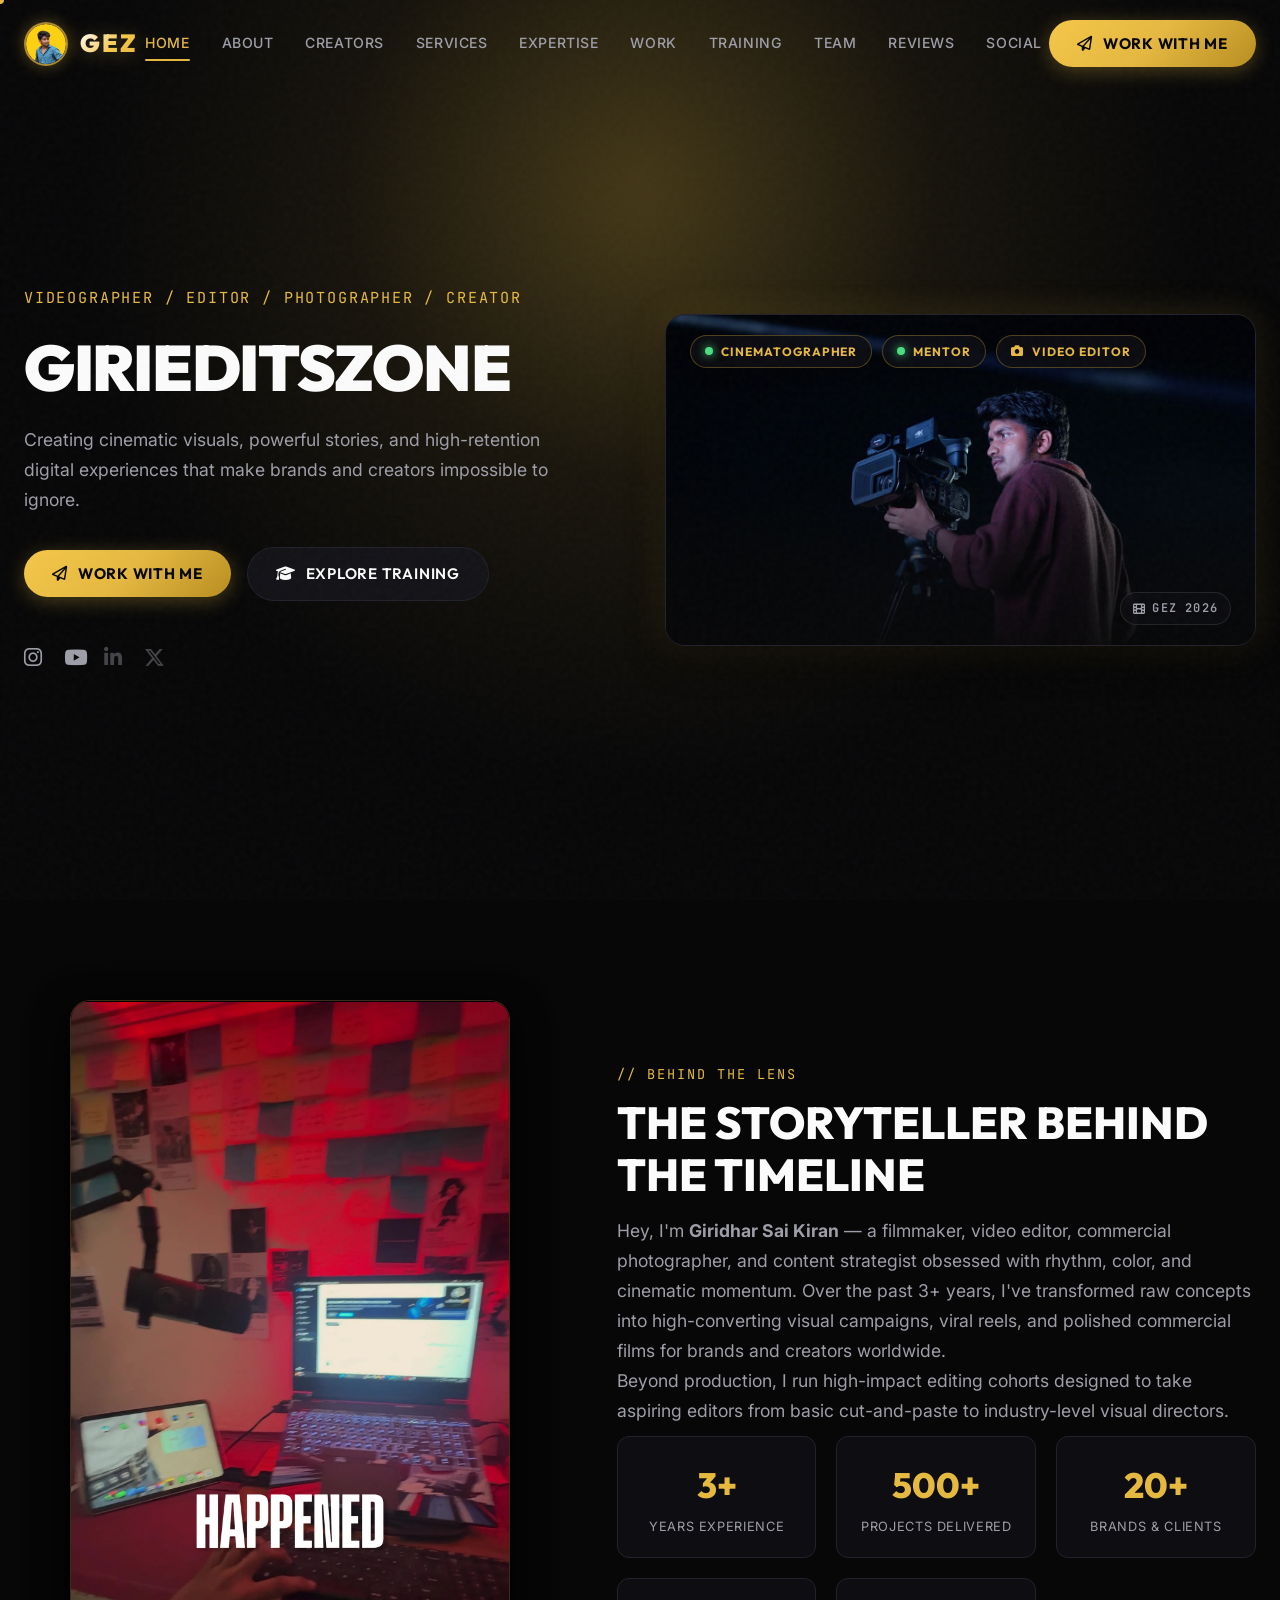
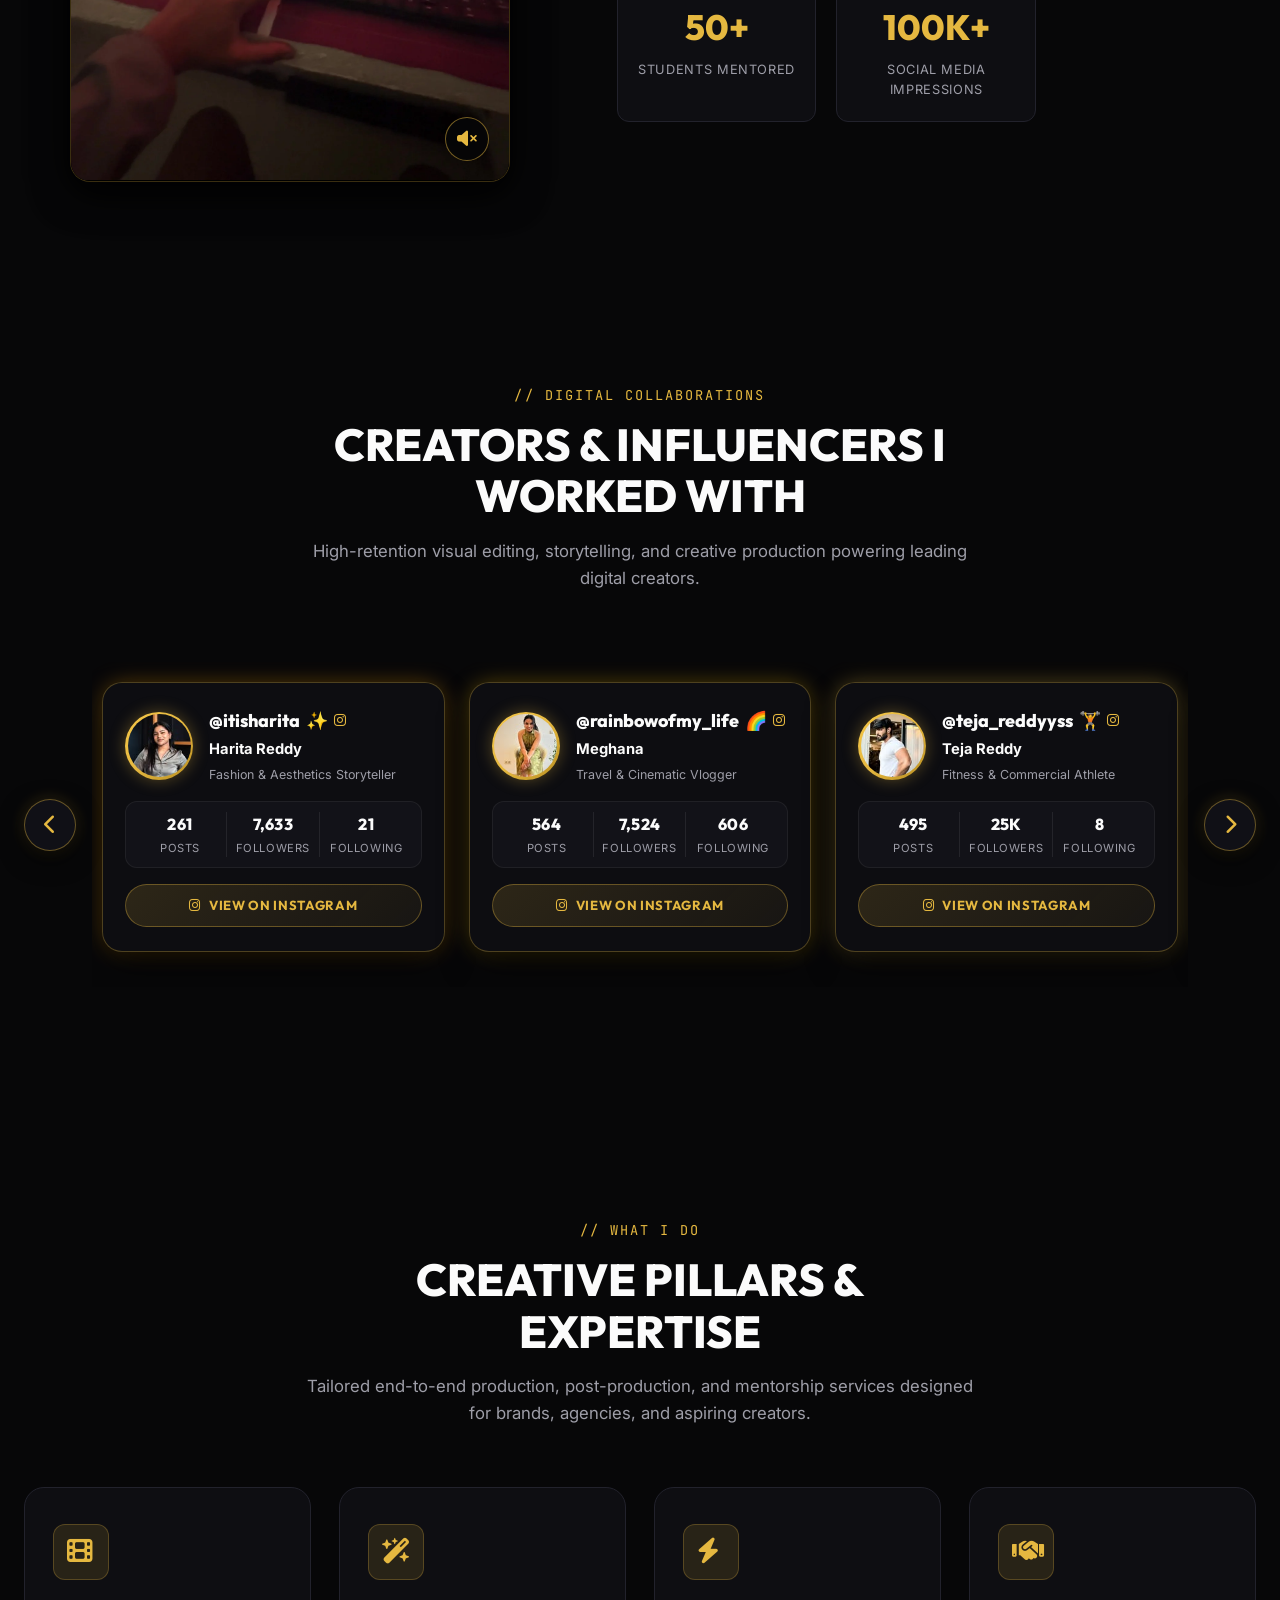
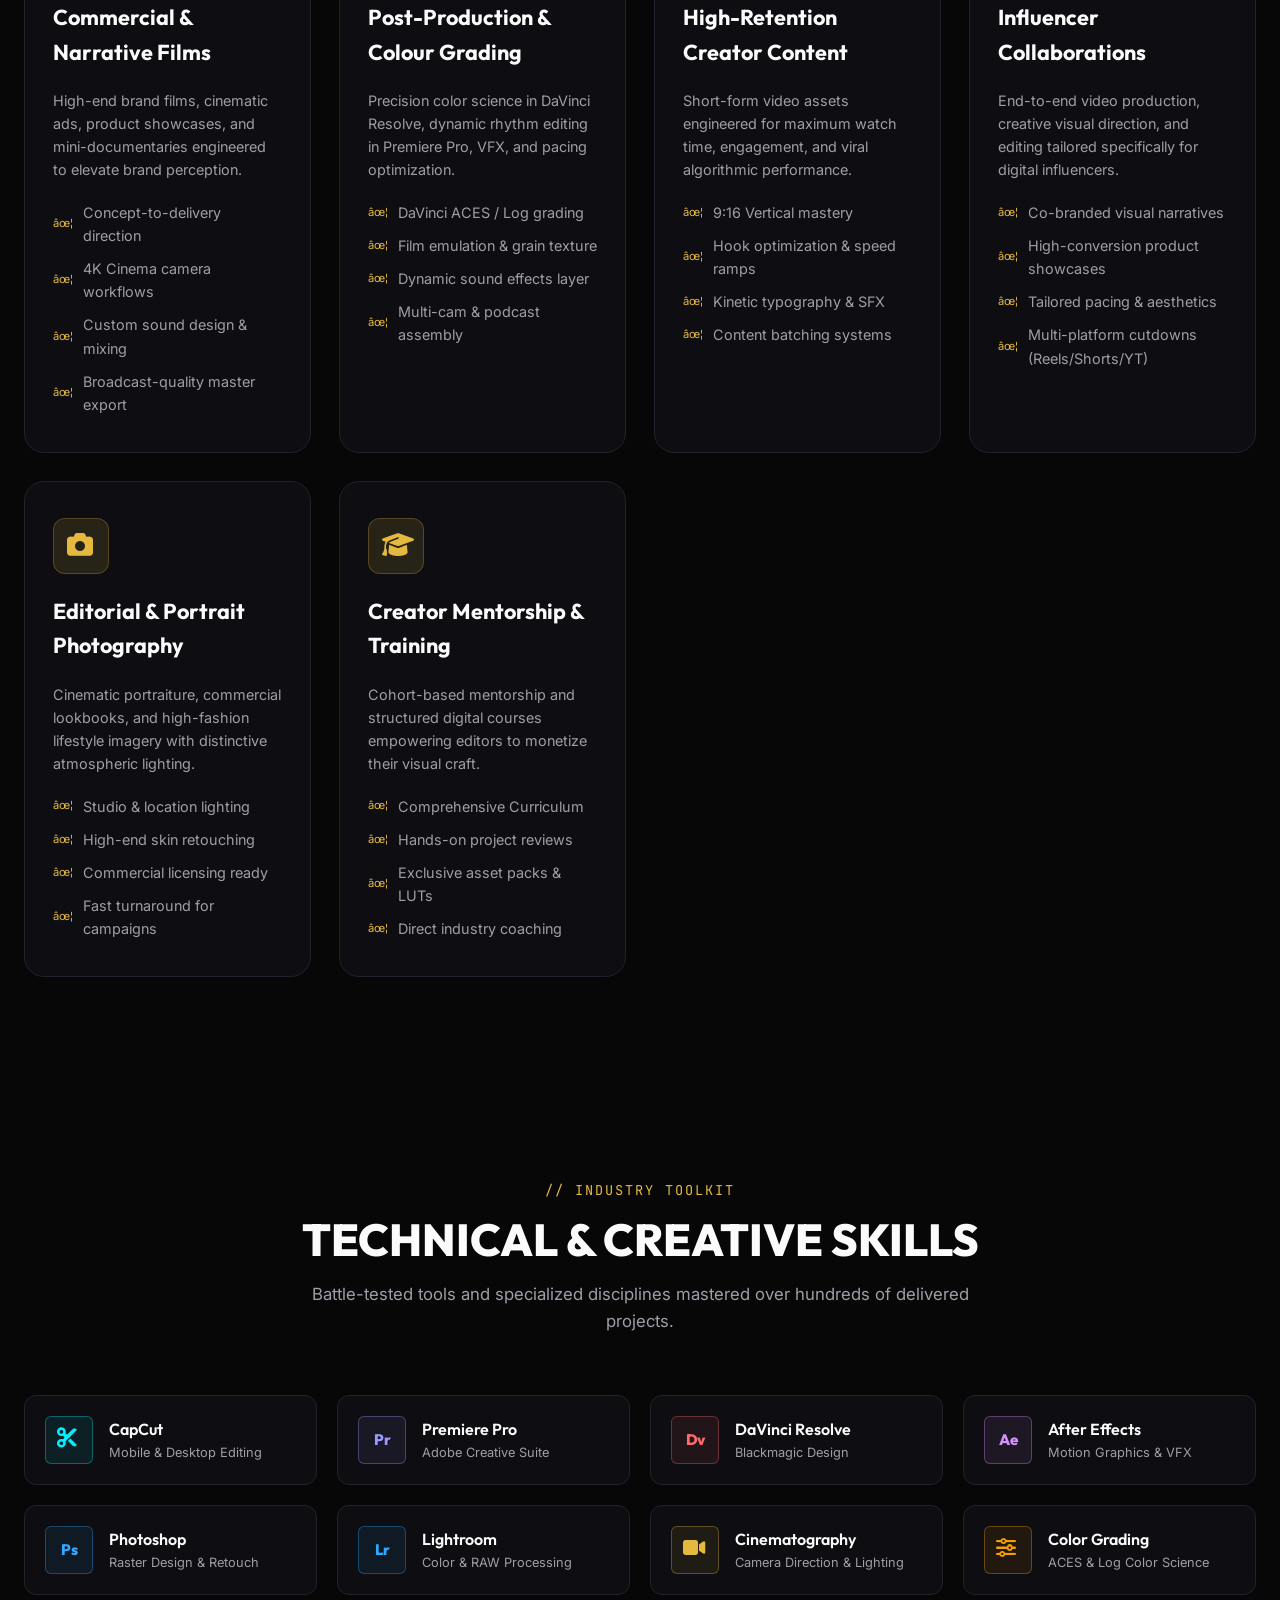
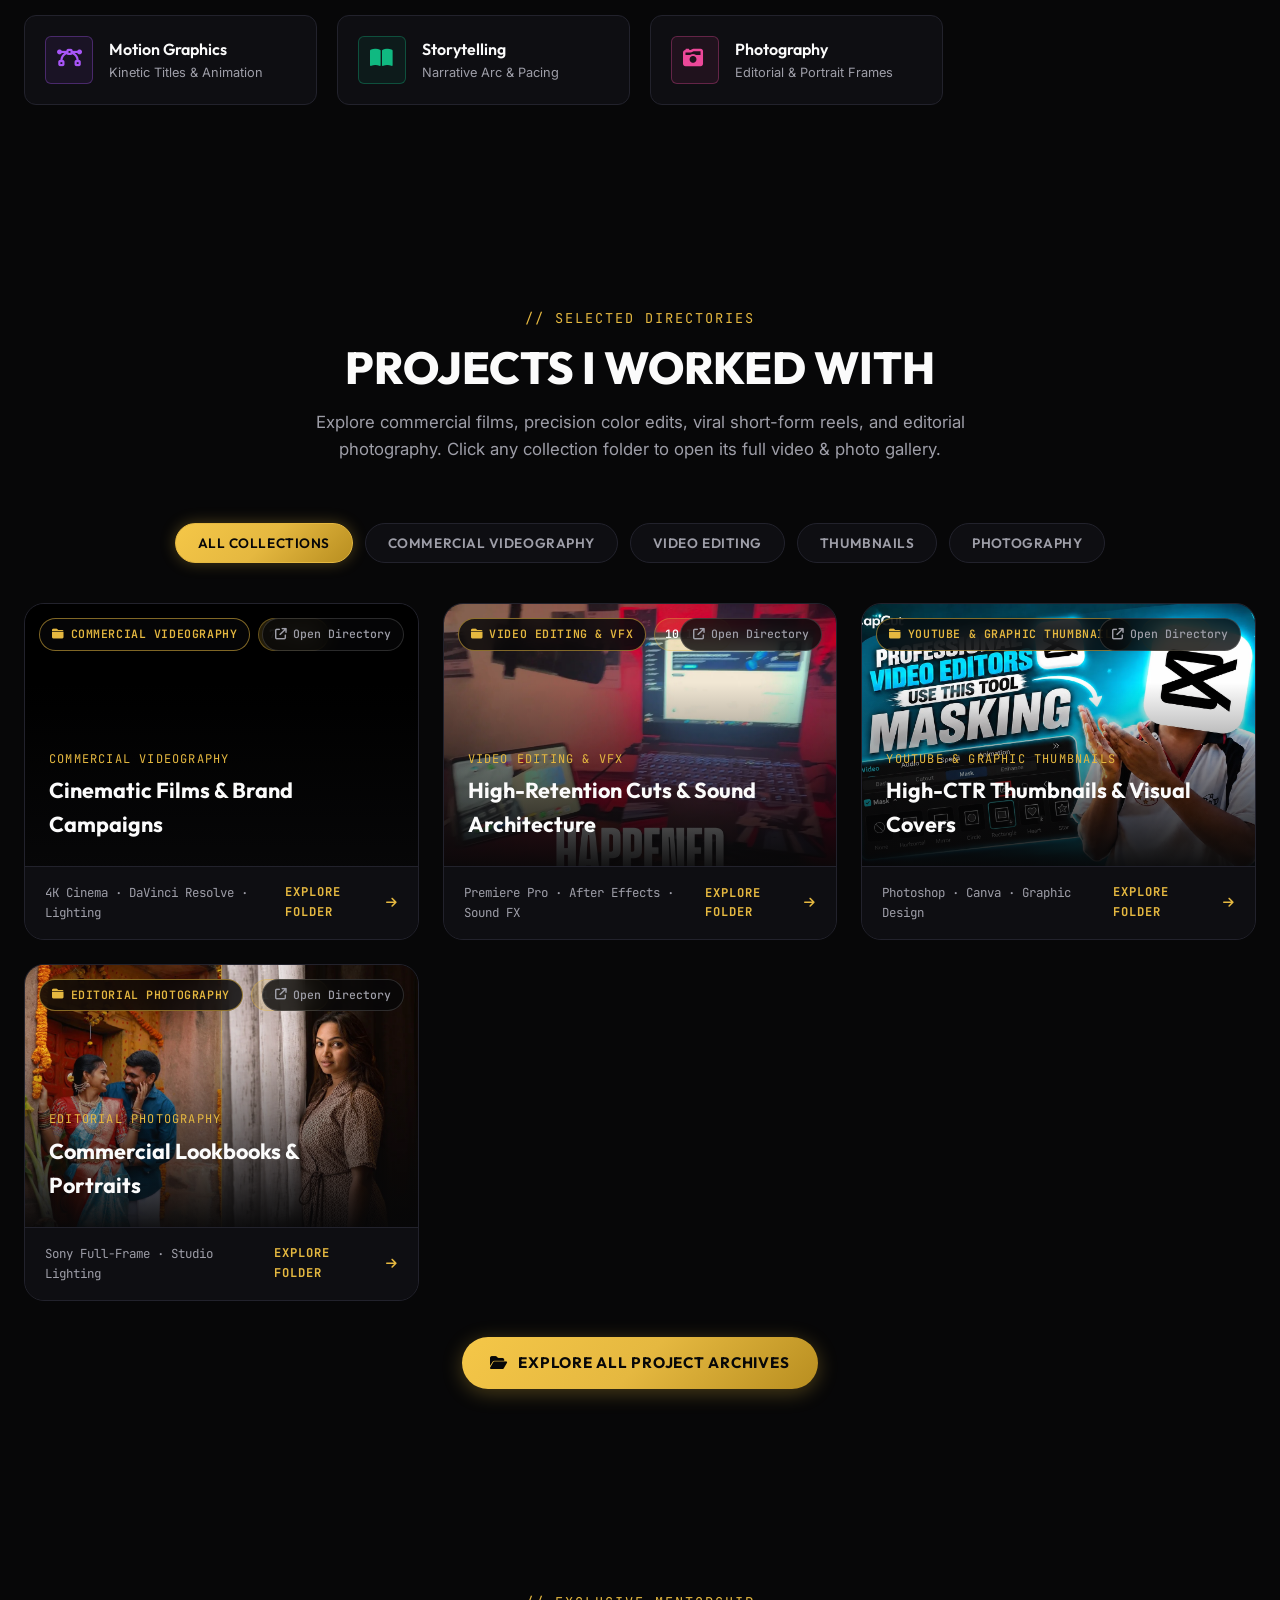
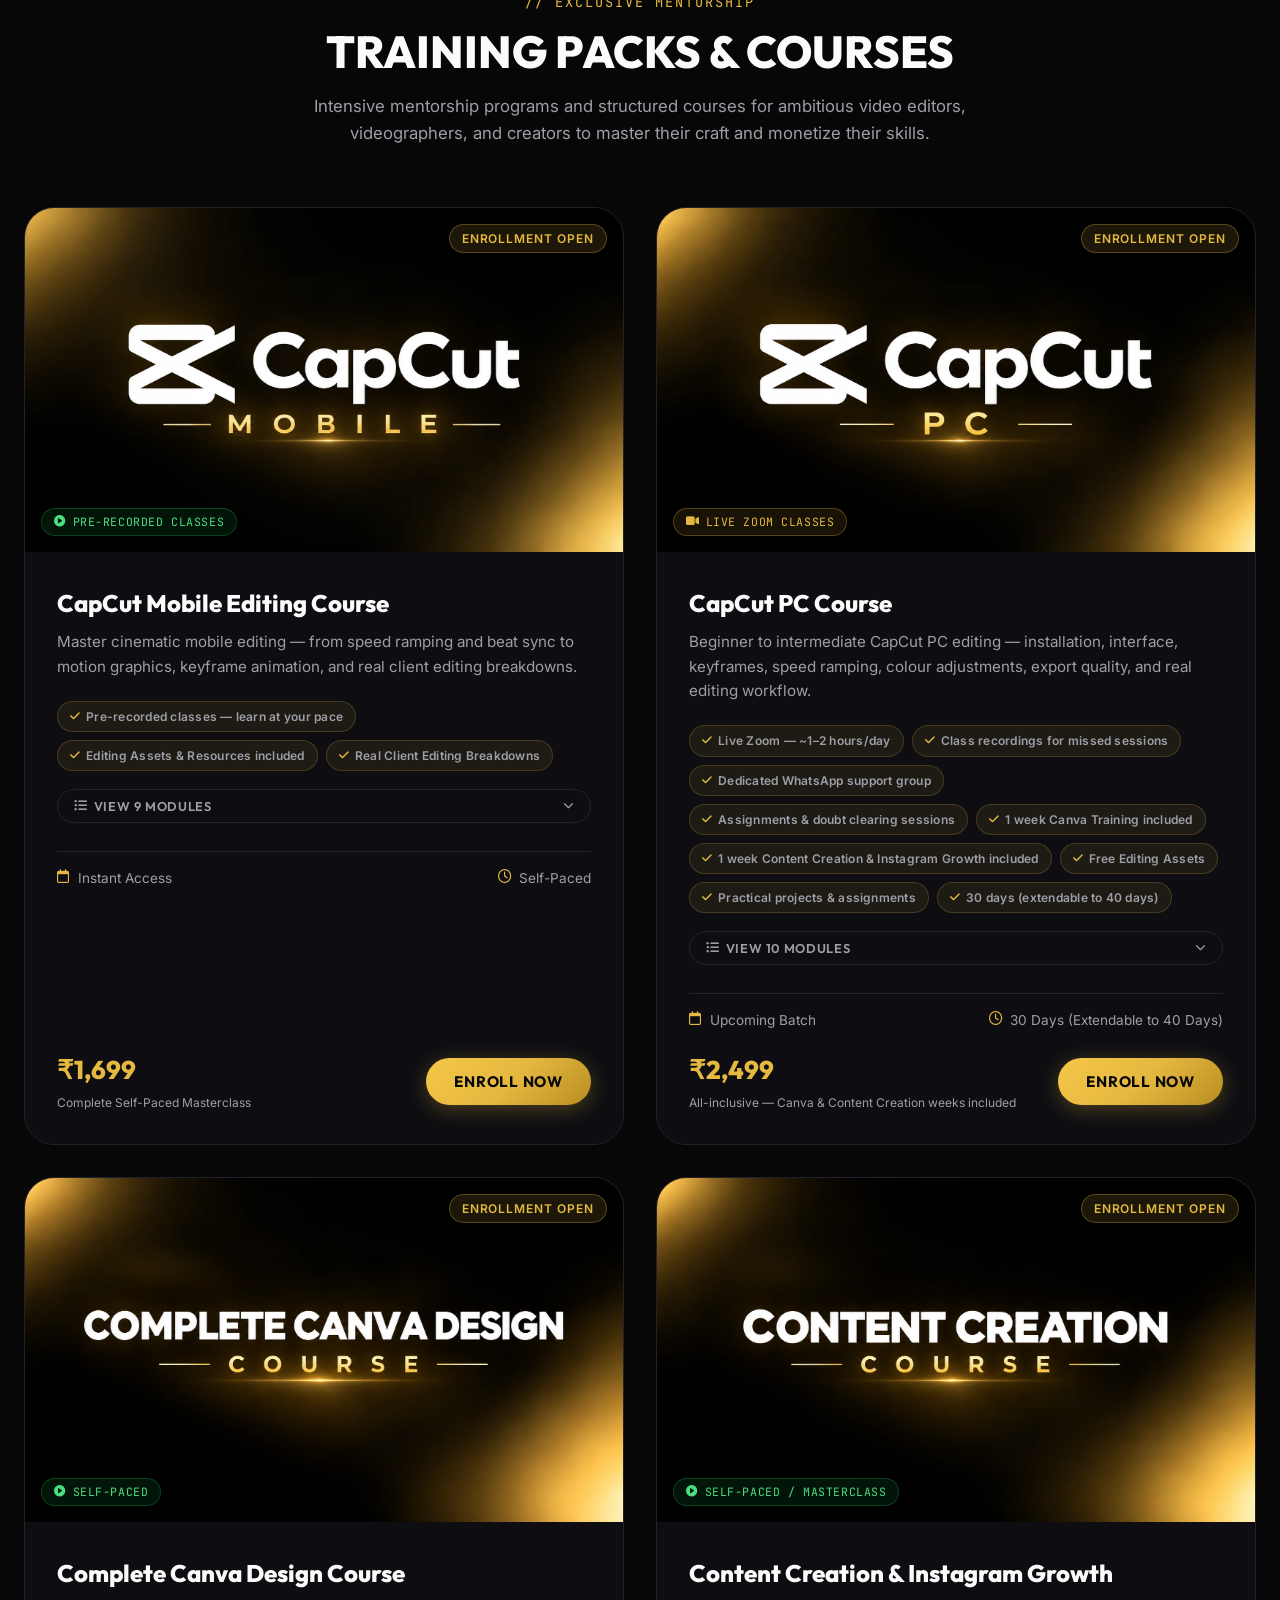
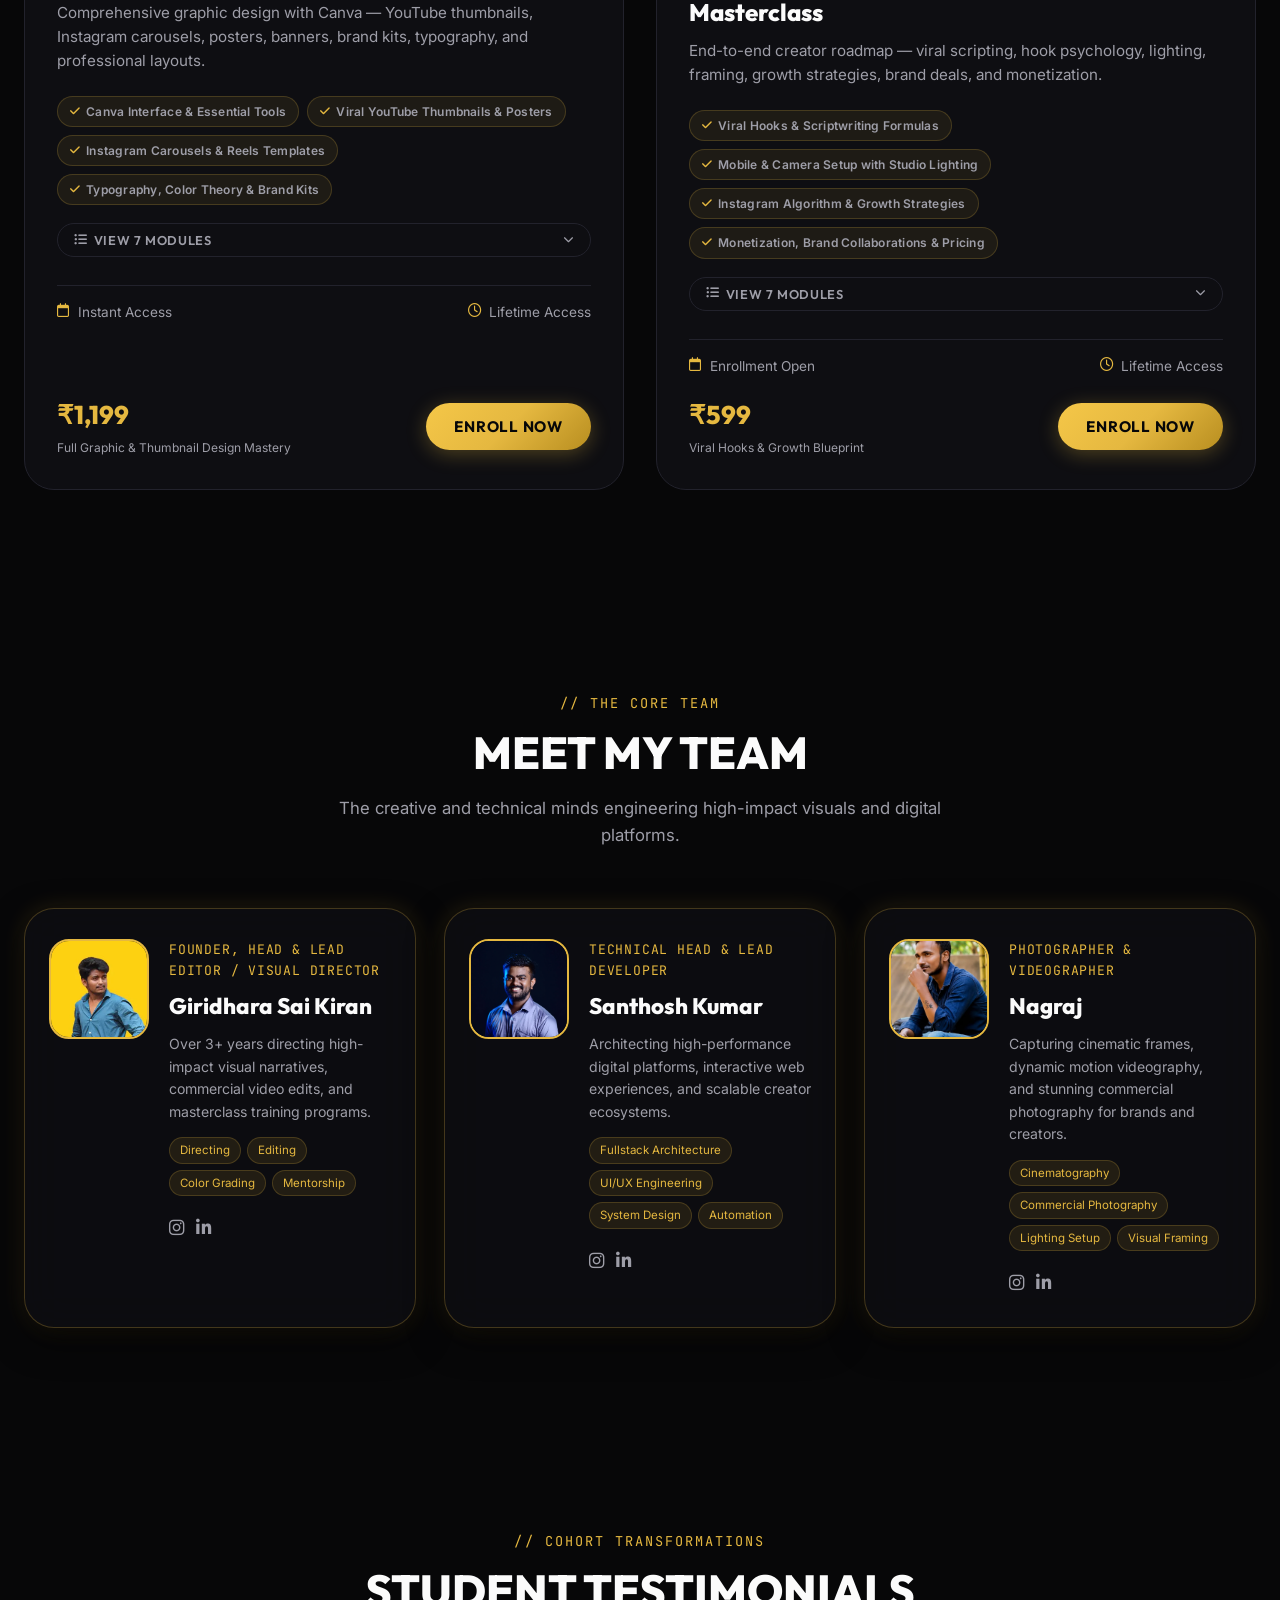
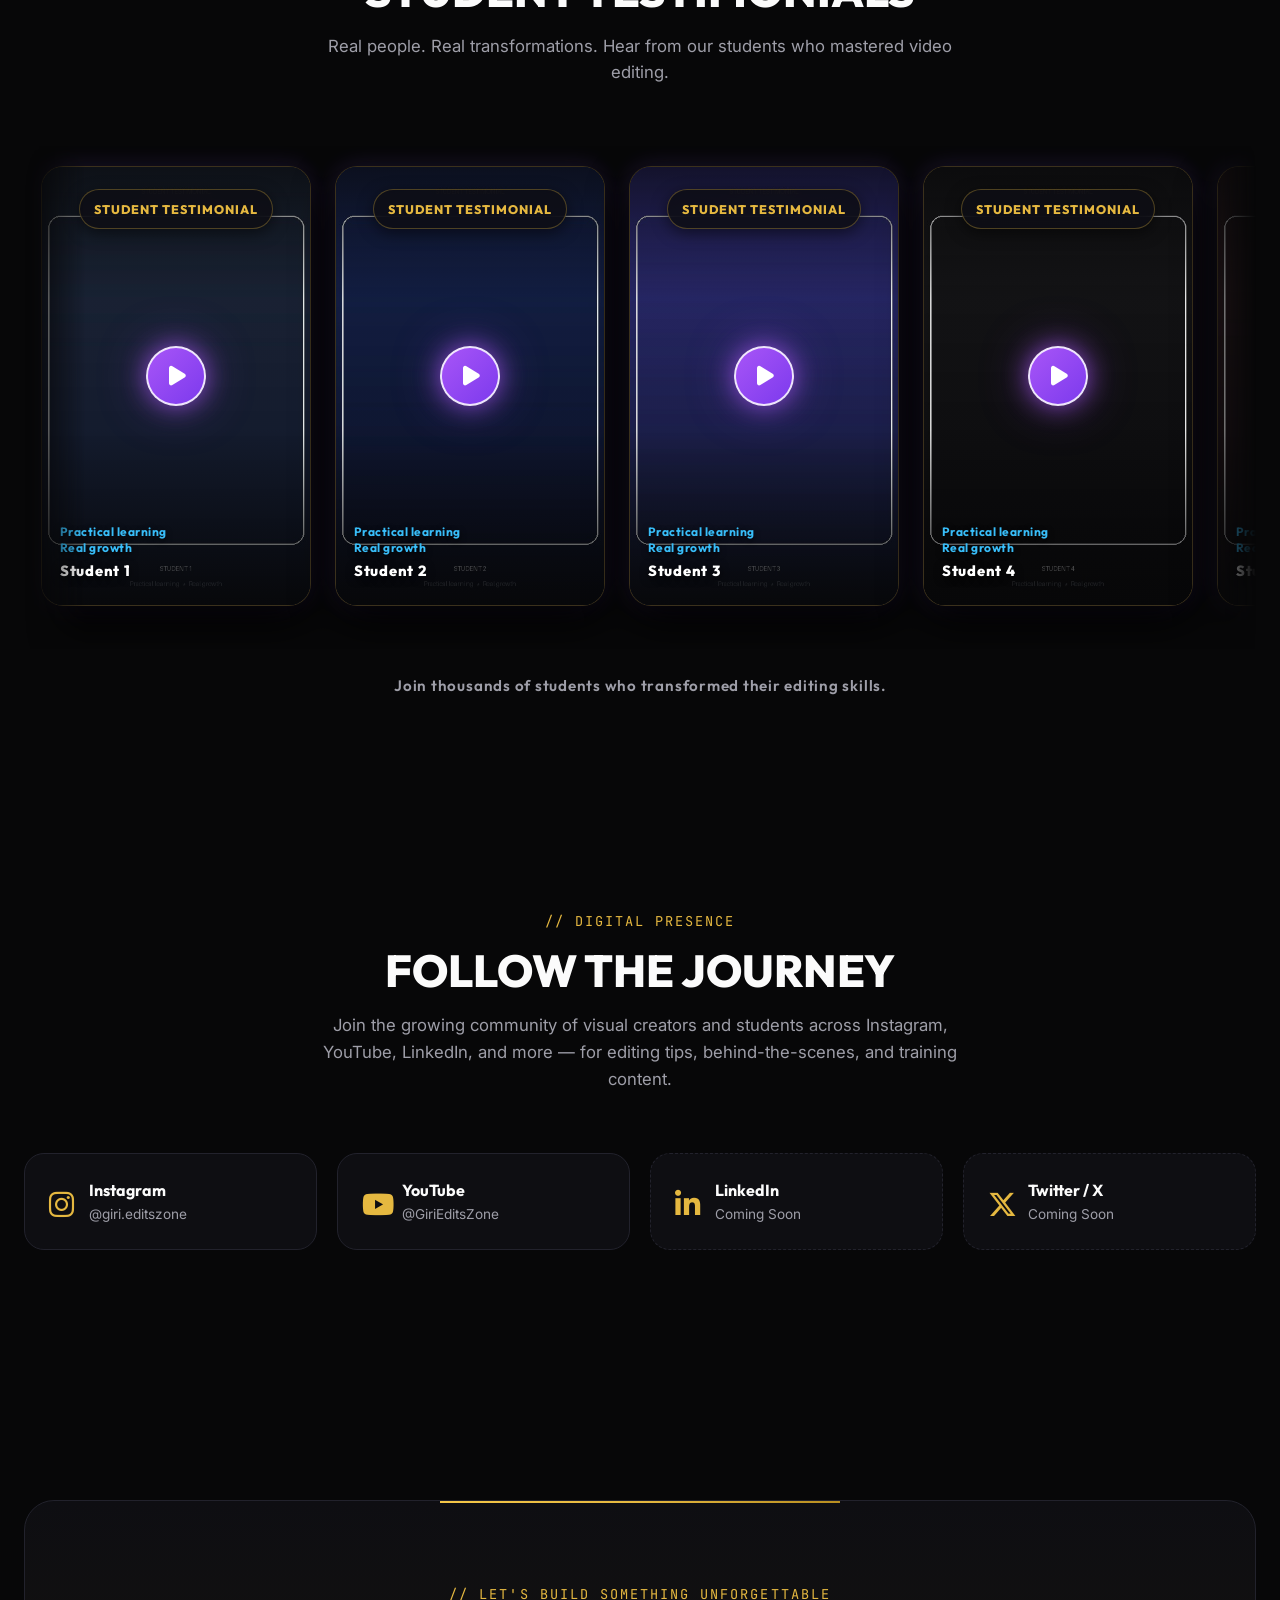
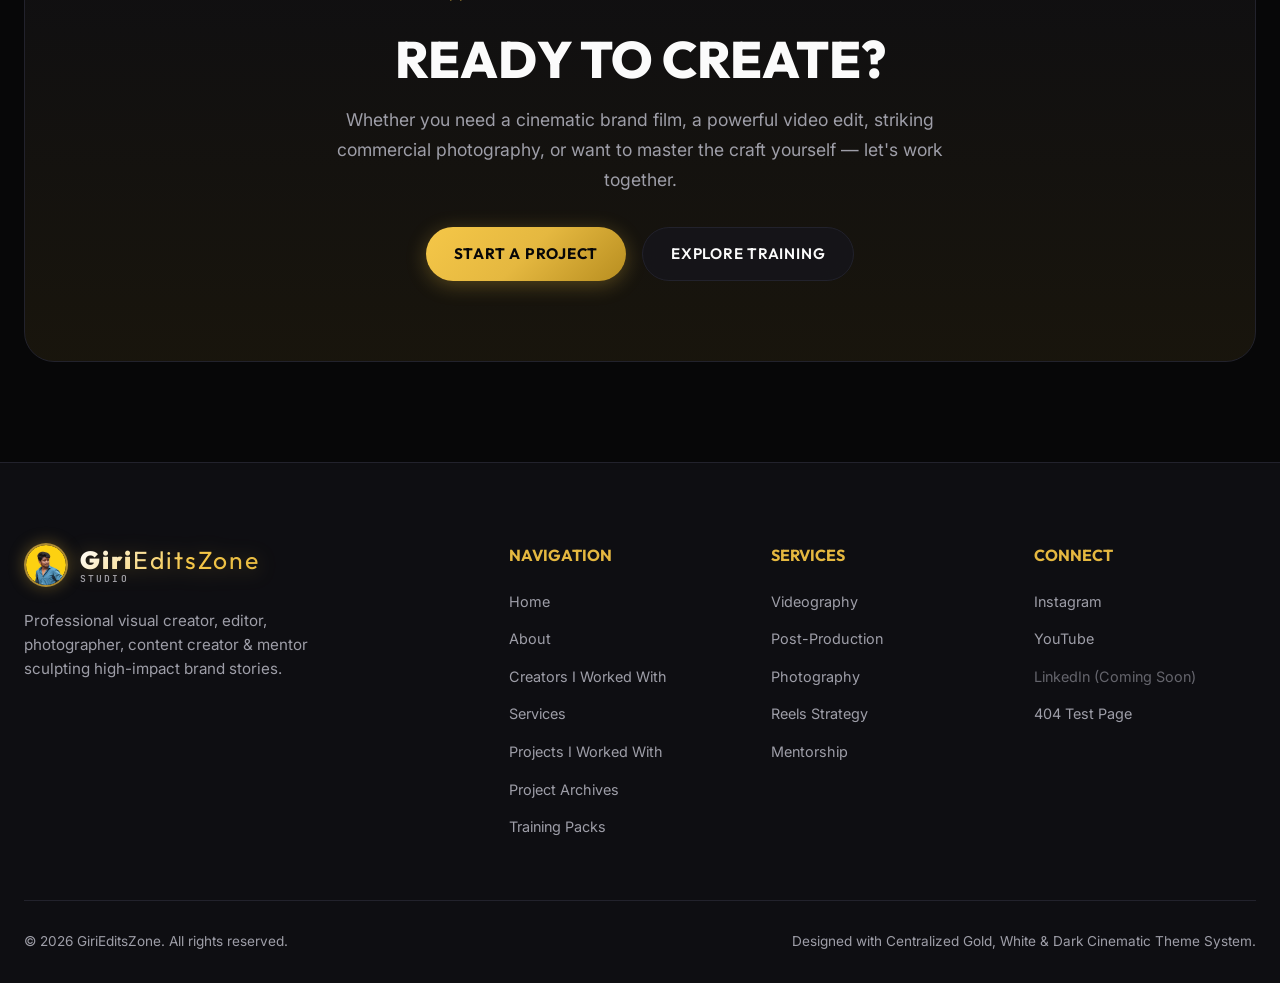
==== commit a05182b2: "Add Google Search Console verification and updated SEO metadata" ====
--- a/index.html
+++ b/index.html
@@ -8,6 +8,7 @@
 
     <!-- SEO & Search Engine Optimization -->
     <link rel="canonical" href="https://girieditszone.web.app/" />
+    <meta name="google-site-verification" content="google4b8e436ee678bed8" />
     <meta name="robots" content="index, follow, max-image-preview:large, max-snippet:-1, max-video-preview:-1" />
     <meta name="googlebot" content="index, follow, max-image-preview:large, max-snippet:-1, max-video-preview:-1" />
     <meta name="description"
